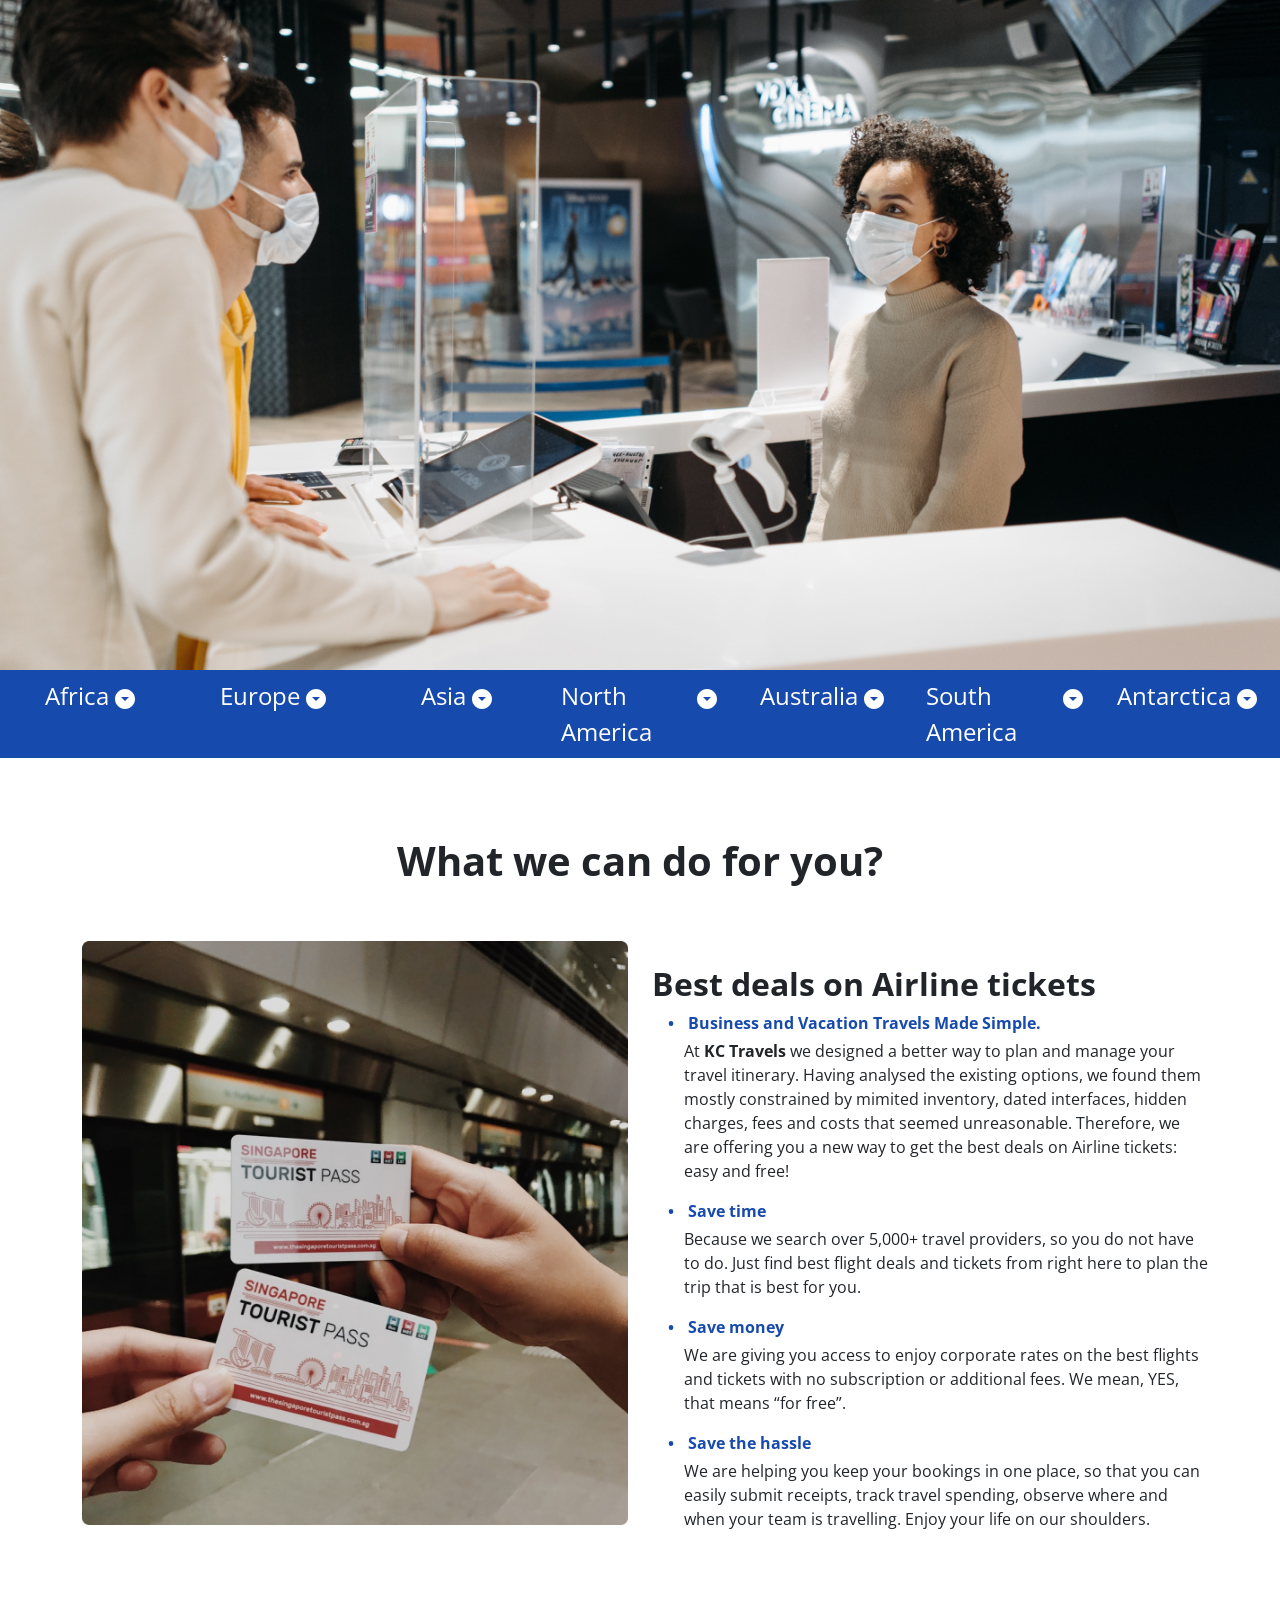
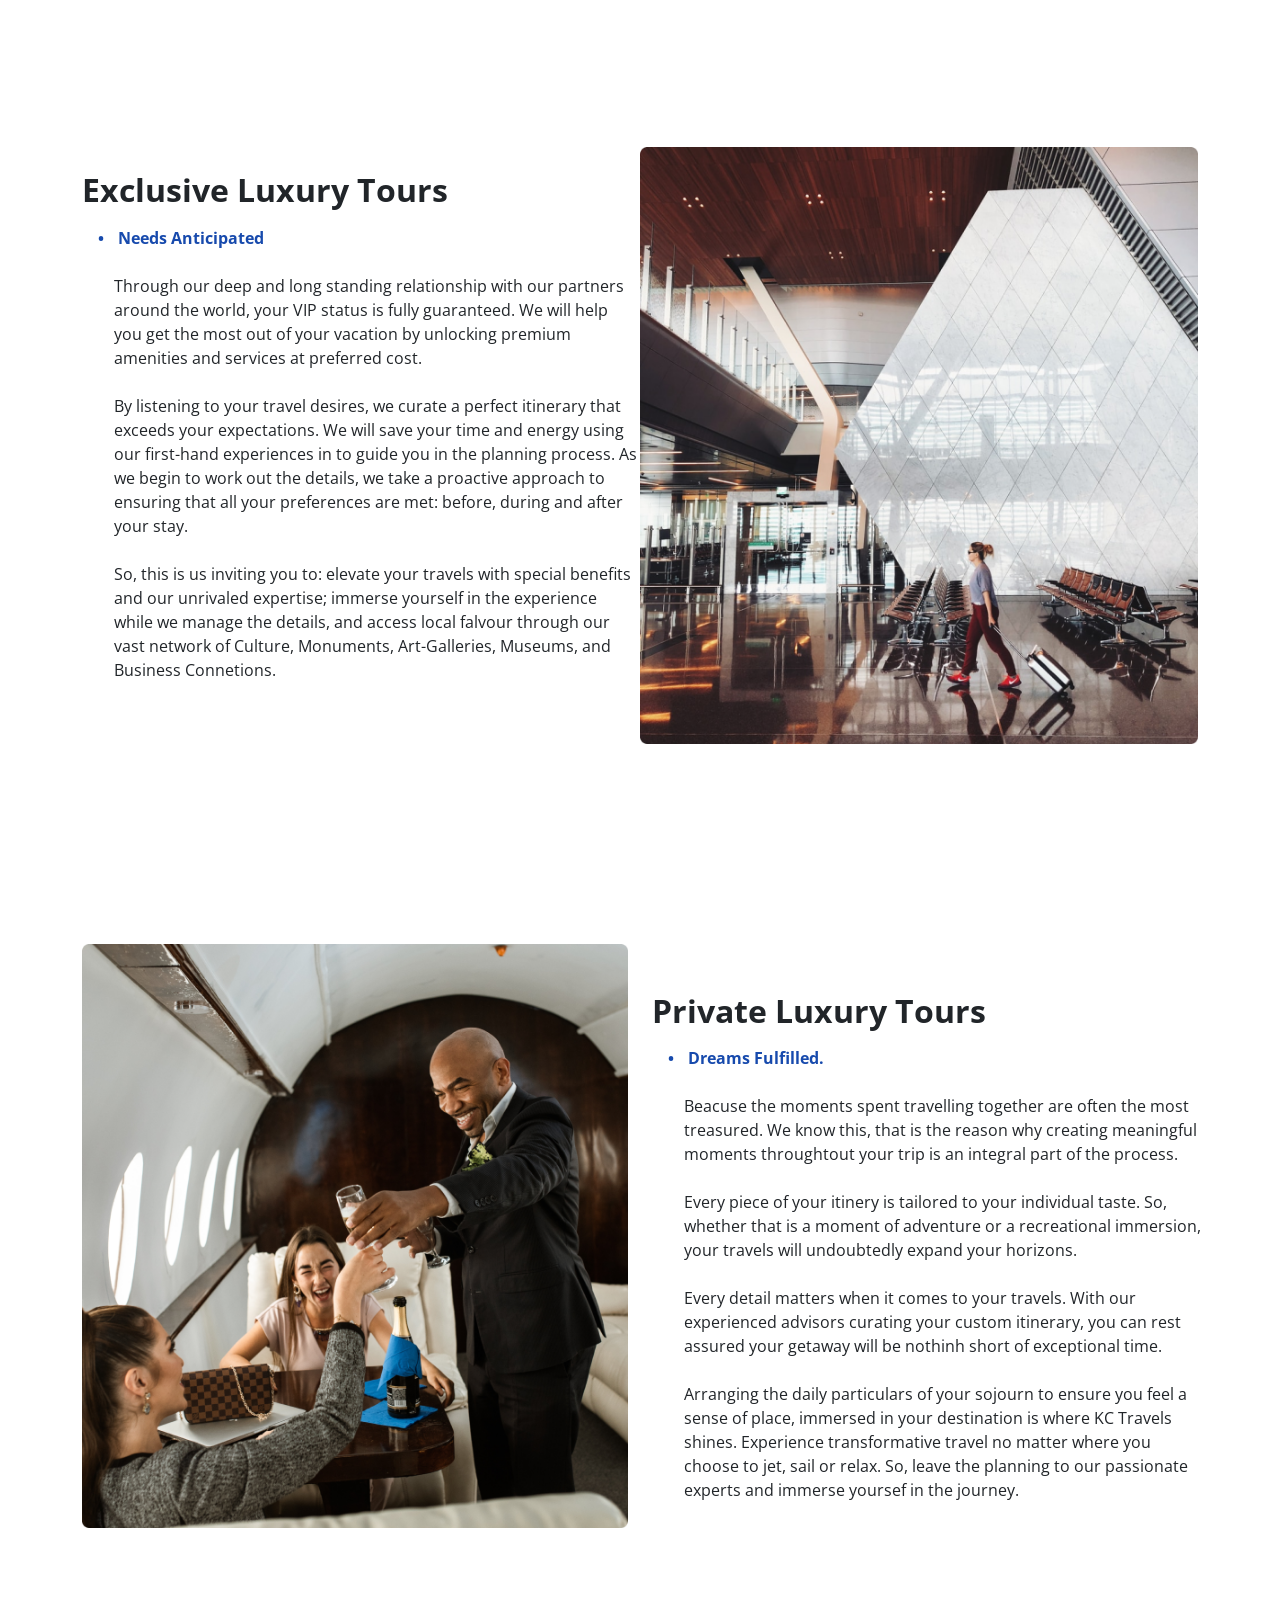
==== index.html @ e3a1e7ac "change" ====
<!DOCTYPE html>
<html lang="en">
<head>
    <meta charset="UTF-8">
    <meta http-equiv="X-UA-Compatible" content="IE=edge">
    <meta name="viewport" content="width=device-width, initial-scale=1.0">
    <link rel="stylesheet" href="./css/bootstrap.min.css">
    <link rel="stylesheet" href="./css/service.css">
    <title>Services</title>
</head>
<body>
    
    <section id="service-img">
        <div>
            <img src="./img/service-main.png" alt="servive-image" class="service-main w-100">
        </div>
        <div class="row conti m-0">
            <p class="conti-flex d-flex justify-content-center my-lg-2">Africa <span>
                <svg class="ms-1" width="24" height="24" viewBox="0 0 24 24" fill="none" xmlns="http://www.w3.org/2000/svg">
                    <path d="M12 2C6.48 2 2 6.48 2 12C2 17.52 6.48 22 12 22C17.52 22 22 17.52 22 12C22 6.48 17.52 2 12 2ZM12 14L8 10H16L12 14Z" fill="white"/>
                </svg>                    
            </span>
            </p>
            <p class="conti-flex d-flex justify-content-center my-lg-2">Europe <span>
                <svg class="ms-1" width="24" height="24" viewBox="0 0 24 24" fill="none" xmlns="http://www.w3.org/2000/svg">
                    <path d="M12 2C6.48 2 2 6.48 2 12C2 17.52 6.48 22 12 22C17.52 22 22 17.52 22 12C22 6.48 17.52 2 12 2ZM12 14L8 10H16L12 14Z" fill="white"/>
                </svg>                    
            </span>
            </p>
            <p class="conti-flex d-flex justify-content-center my-lg-2">Asia <span>
                <svg class="ms-1" width="24" height="24" viewBox="0 0 24 24" fill="none" xmlns="http://www.w3.org/2000/svg">
                    <path d="M12 2C6.48 2 2 6.48 2 12C2 17.52 6.48 22 12 22C17.52 22 22 17.52 22 12C22 6.48 17.52 2 12 2ZM12 14L8 10H16L12 14Z" fill="white"/>
                </svg>                    
            </span>
            </p>
            <p class="conti-flex d-flex justify-content-center my-lg-2">North America <span>
                <svg class="ms-1" width="24" height="24" viewBox="0 0 24 24" fill="none" xmlns="http://www.w3.org/2000/svg">
                    <path d="M12 2C6.48 2 2 6.48 2 12C2 17.52 6.48 22 12 22C17.52 22 22 17.52 22 12C22 6.48 17.52 2 12 2ZM12 14L8 10H16L12 14Z" fill="white"/>
                </svg>                    
            </span>
            </p>
            <p class="conti-flex d-flex justify-content-center my-lg-2">Australia <span>
                <svg class="ms-1" width="24" height="24" viewBox="0 0 24 24" fill="none" xmlns="http://www.w3.org/2000/svg">
                    <path d="M12 2C6.48 2 2 6.48 2 12C2 17.52 6.48 22 12 22C17.52 22 22 17.52 22 12C22 6.48 17.52 2 12 2ZM12 14L8 10H16L12 14Z" fill="white"/>
                </svg>                    
            </span>
            </p>
            <p class="conti-flex d-flex justify-content-center my-lg-2">South America <span>
                <svg class="ms-1" width="24" height="24" viewBox="0 0 24 24" fill="none" xmlns="http://www.w3.org/2000/svg">
                    <path d="M12 2C6.48 2 2 6.48 2 12C2 17.52 6.48 22 12 22C17.52 22 22 17.52 22 12C22 6.48 17.52 2 12 2ZM12 14L8 10H16L12 14Z" fill="white"/>
                </svg>                    
            </span>
            </p>
            <p class="conti-flex d-flex justify-content-center my-lg-2">Antarctica <span>
                <svg class="ms-1" width="24" height="24" viewBox="0 0 24 24" fill="none" xmlns="http://www.w3.org/2000/svg">
                    <path d="M12 2C6.48 2 2 6.48 2 12C2 17.52 6.48 22 12 22C17.52 22 22 17.52 22 12C22 6.48 17.52 2 12 2ZM12 14L8 10H16L12 14Z" fill="white"/>
                </svg>                    
            </span>
            </p>
        </div>
    </section>

    <section id="flex-sec">
        <div class="container">
            <h4 class="text-center">What we can do for you?</h4>
            <div class="sec row d-flex justify-content-between">
                <div class="col-lg-6 img-section">
                    <img src="./img/service-flex-1.png" alt="tourist-cards" class="img-fluid">
                </div>
                <div class="col-lg-6 text-section">
                    <h5 class="mt-lg-4">Best deals on Airline tickets</h5>
                    <ul class="list">
                        <li>
                            <p class="text-blue mb-lg-1"><b>Business and Vacation Travels Made Simple.</b></p>
                            <p>At <b>KC Travels</b> we designed a better way to plan and manage your travel itinerary. Having analysed the existing options, we found them mostly constrained by mimited inventory, dated interfaces, hidden charges, fees and costs that seemed unreasonable.  Therefore, we are offering you a new way to get the best deals on Airline tickets: easy and free!</p>
                        </li>
                        <li>
                            <p class="text-blue mb-lg-1"><b>Save time</b></p>
                            <p>Because we search over 5,000+ travel providers, so you do not have to do. Just find best flight deals and tickets from right here to plan the trip that is best for you.</p>
                        </li>
                        <li>
                            <p class="text-blue mb-lg-1"><b>Save money</b></p>
                            <p>We are giving you access to enjoy corporate rates on the best flights and tickets with no subscription or additional fees. We mean, YES, that means “for free”.</p>
                        </li>
                        <li>
                            <p class="text-blue mb-lg-1"><b>Save the hassle</b></p>
                            <p>We are helping you keep your bookings in one place, so that you can easily submit receipts, track travel spending, observe where and when your team is travelling. Enjoy your life on our shoulders.</p>
                        </li>
                    </ul>
                </div>
            </div>

            <div class="sec flex-row-reverse d-flex justify-content-between">
                <div class="col-lg-6 img-section">
                    <img src="./img/service-flex-2.png" alt="tourist-cards" class="img-fluid">
                </div>
                <div class="col-lg-6 text-section">
                    <h5 class="mt-lg-4 mb-lg-3">Exclusive Luxury Tours</h5>
                    <ul class="list">
                        <li>
                            <p class="text-blue mb-lg-4"><b>Needs Anticipated</b></p>
                            <p class="mb-lg-4">Through our deep and  long standing relationship with our partners around the world, your VIP status is fully guaranteed. We will help you get the most out of your vacation by unlocking premium amenities and services at preferred cost. </p>
                            <p class="mb-lg-4">By listening to your travel desires, we curate a perfect itinerary that  exceeds your expectations. We will save your time and energy using our first-hand experiences in to guide you in the planning process. As we begin to work out the details, we take a proactive approach to ensuring that all your preferences are met: before, during and after your stay.</p>
                            <p class="">So, this is us inviting you to: elevate your travels with special benefits and our unrivaled expertise; immerse yourself in the experience while we manage the details, and access local falvour through our vast network of Culture, Monuments, Art-Galleries, Museums, and Business Connetions.</p>
                        </li>
                    </ul>
                </div>
            </div>

            <div class="sec row d-flex justify-content-between">
                <div class="col-lg-6 img-section">
                    <img src="./img/service-flex-3.png" alt="tourist-cards" class="img-fluid">
                </div>
                <div class="col-lg-6 text-section">
                    <h5 class="mt-lg-5 mb-lg-3">Private Luxury Tours</h5>
                    <ul class="list">
                        <li>
                            <p class="text-blue mb-lg-4"><b>Dreams Fulfilled.</b></p>
                            <p class="mb-lg-4">Beacuse the moments spent travelling together are often the most treasured. We know this, that is the reason why creating meaningful moments throughtout your trip is an integral part of the process. </p>
                            <p class="mb-lg-4">Every piece of your itinery is tailored to your individual taste. So, whether that is a moment of adventure or a recreational immersion, your travels will undoubtedly expand your horizons.</p>
                            <p class="mb-lg-4">Every detail matters when it comes to your travels. With our experienced advisors curating your custom itinerary, you can rest assured your getaway will be nothinh short of exceptional time.</p>
                            <p>Arranging the daily particulars of your sojourn to ensure you feel a sense of place, immersed in your destination is where KC Travels shines. Experience transformative travel no matter where you choose to jet, sail or relax. So, leave the planning to our passionate experts and immerse yoursef in the journey.</p>
                        </li>
                    </ul>
                </div>
            </div>

        </div>
        

    </section>
    


    <script src="./js/bootstrap.min.js"></script>
</body>
</html>
---- css/service.css ----
@import url('https://fonts.googleapis.com/css2?family=Inter:wght@100;200;300;400;500;600;700;800;900&family=Manrope:wght@200;300;400;500;600;700;800&family=Open+Sans:ital,wght@0,300;0,400;0,500;0,600;0,700;0,800;1,300;1,400;1,500;1,600;1,700;1,800&family=Playfair+Display:ital,wght@0,400;0,500;0,600;0,700;0,800;0,900;1,400;1,500;1,600;1,700;1,800;1,900&family=Poppins:ital,wght@0,100;0,200;0,300;0,400;0,500;0,600;0,700;0,800;0,900;1,100;1,200;1,300;1,400;1,500;1,600;1,700;1,800;1,900&family=Raleway:wght@800&family=Roboto:ital,wght@0,100;0,300;0,400;0,500;0,700;0,900;1,100;1,300;1,400;1,500;1,700;1,900&display=swap');
* {
    box-sizing: border-box;
    padding: 0;
    margin: 0;
}

body {
    font-family: 'Open Sans';
}

#service-img img {
    height: 670px;
}
.conti {
    background-color: #174AAD;
    color: white;
    max-width: 100%;
}
.conti .conti-flex {
    flex-basis: 14.2857%;
    font-size: 24px;
}
.container h4 {
    margin-top: 79px;
    margin-bottom: 56px;
    font-size: 40px;
    font-weight: 700;
}
/* .img-section img {
    width: 100% !important;
    height: 650px;
} */
.sec {
    margin-bottom: 200px;
}
#flex-sec h5 {
    font-size: 32px;
    font-weight: 700;
}
.text-blue {
    color: #174AAD;
    display: inline-block;
}
.list {
    width: 556px;
    font-size: 16px;
    list-style: none;
}
.text-section ul li::before {
    content: "\2022";  /* Add content: \2022 is the CSS Code/unicode for a bullet */
    color: #174AAD; /* Change the color */
    font-weight: bold; /* If you want it to be bold */
    display: inline-block; /* Needed to add space between the bullet and the text */
    width: 1em; /* Also needed for space (tweak if needed) */
    margin-left: -1em; /* Also needed for space (tweak if needed) */
  }
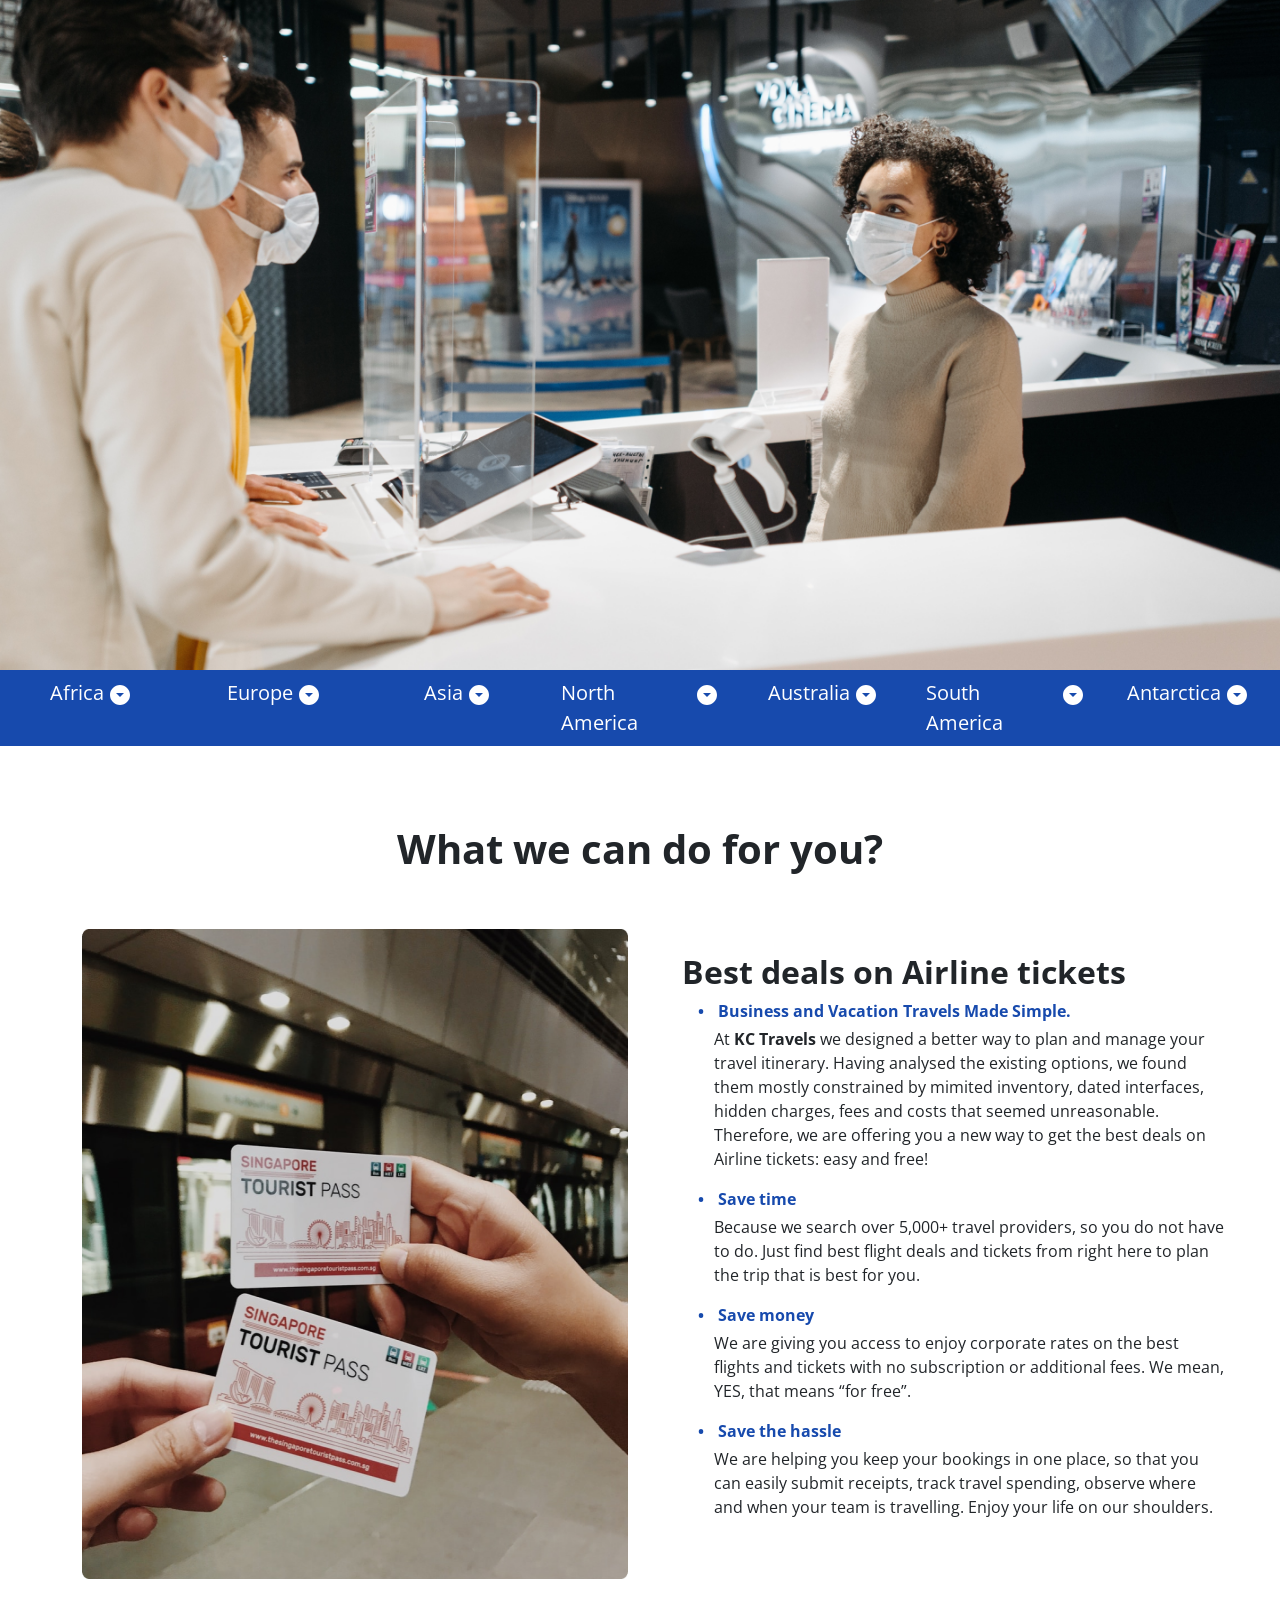
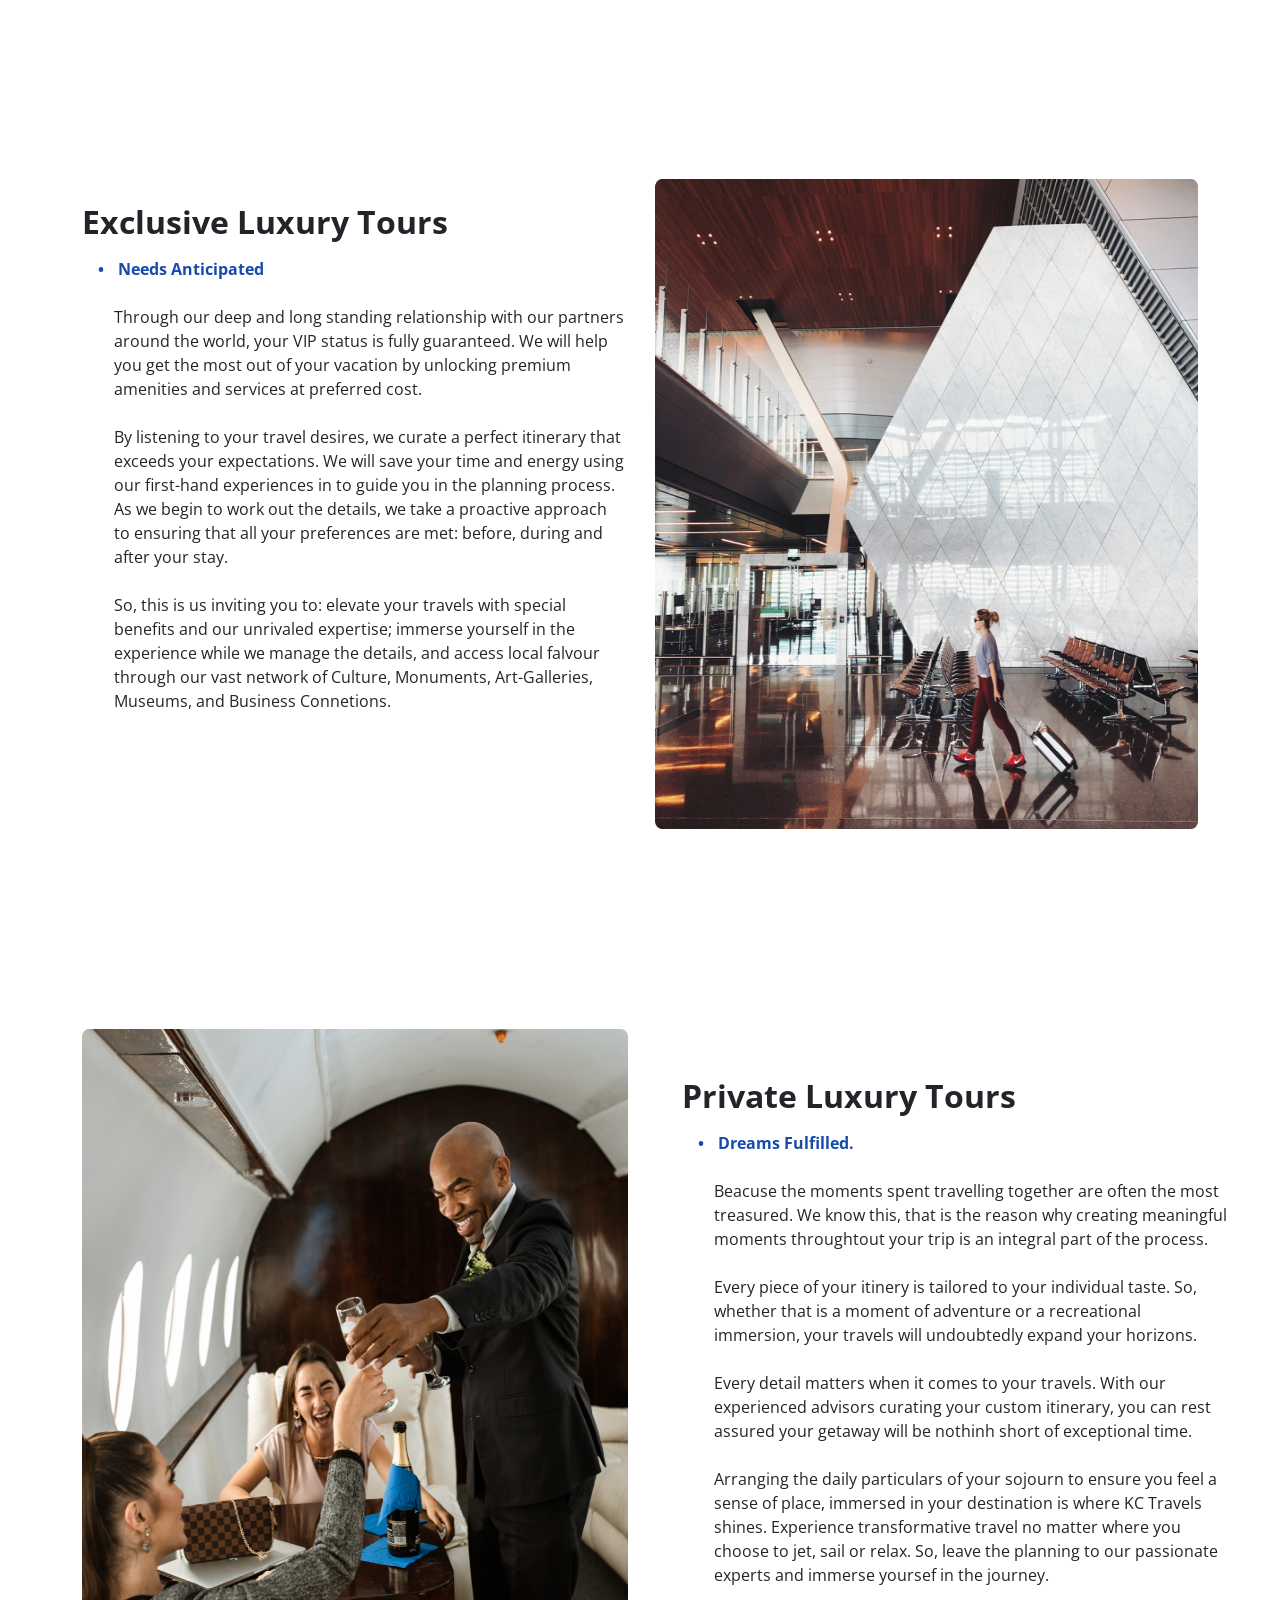
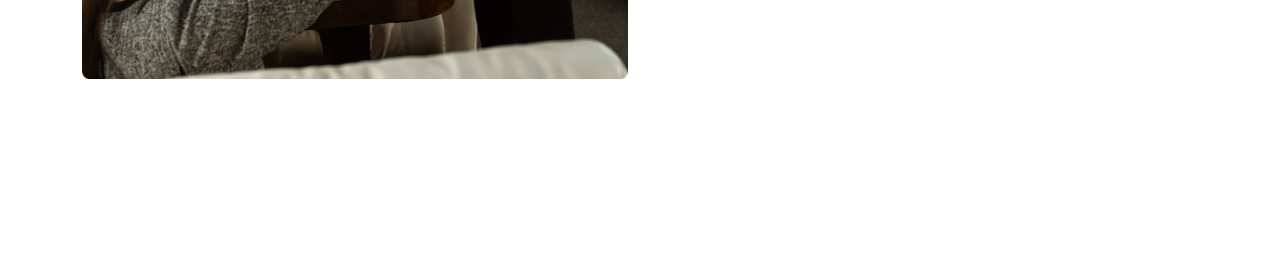
==== commit b92ea0ee: "new" ====
--- a/index.html
+++ b/index.html
@@ -63,11 +63,11 @@
     <section id="flex-sec">
         <div class="container">
             <h4 class="text-center">What we can do for you?</h4>
-            <div class="sec row d-flex justify-content-between">
-                <div class="col-lg-6 img-section">
+            <div class="sec row">
+                <div class="basis img-section">
                     <img src="./img/service-flex-1.png" alt="tourist-cards" class="img-fluid">
                 </div>
-                <div class="col-lg-6 text-section">
+                <div class="basis text-section">
                     <h5 class="mt-lg-4">Best deals on Airline tickets</h5>
                     <ul class="list">
                         <li>
@@ -91,10 +91,10 @@
             </div>
 
             <div class="sec flex-row-reverse d-flex justify-content-between">
-                <div class="col-lg-6 img-section">
+                <div class="basis img-section">
                     <img src="./img/service-flex-2.png" alt="tourist-cards" class="img-fluid">
                 </div>
-                <div class="col-lg-6 text-section">
+                <div class="basis text-section">
                     <h5 class="mt-lg-4 mb-lg-3">Exclusive Luxury Tours</h5>
                     <ul class="list">
                         <li>
@@ -108,10 +108,10 @@
             </div>
 
             <div class="sec row d-flex justify-content-between">
-                <div class="col-lg-6 img-section">
+                <div class="basis img-section">
                     <img src="./img/service-flex-3.png" alt="tourist-cards" class="img-fluid">
                 </div>
-                <div class="col-lg-6 text-section">
+                <div class="basis text-section">
                     <h5 class="mt-lg-5 mb-lg-3">Private Luxury Tours</h5>
                     <ul class="list">
                         <li>
--- a/css/service.css
+++ b/css/service.css
@@ -19,7 +19,7 @@
 }
 .conti .conti-flex {
     flex-basis: 14.2857%;
-    font-size: 24px;
+    font-size: 20px;
 }
 .container h4 {
     margin-top: 79px;
@@ -27,12 +27,19 @@
     font-size: 40px;
     font-weight: 700;
 }
-/* .img-section img {
+.img-section img {
     width: 100% !important;
     height: 650px;
-} */
+}
 .sec {
     margin-bottom: 200px;
+    display: flex;
+    justify-content: space-between;
+    grid-gap: 30px;
+    flex-wrap: nowrap !important;
+}
+.basis{
+    flex-basis: 50%;
 }
 #flex-sec h5 {
     font-size: 32px;
@@ -43,10 +50,10 @@
     display: inline-block;
 }
 .list {
-    width: 556px;
     font-size: 16px;
     list-style: none;
 }
+
 .text-section ul li::before {
     content: "\2022";  /* Add content: \2022 is the CSS Code/unicode for a bullet */
     color: #174AAD; /* Change the color */
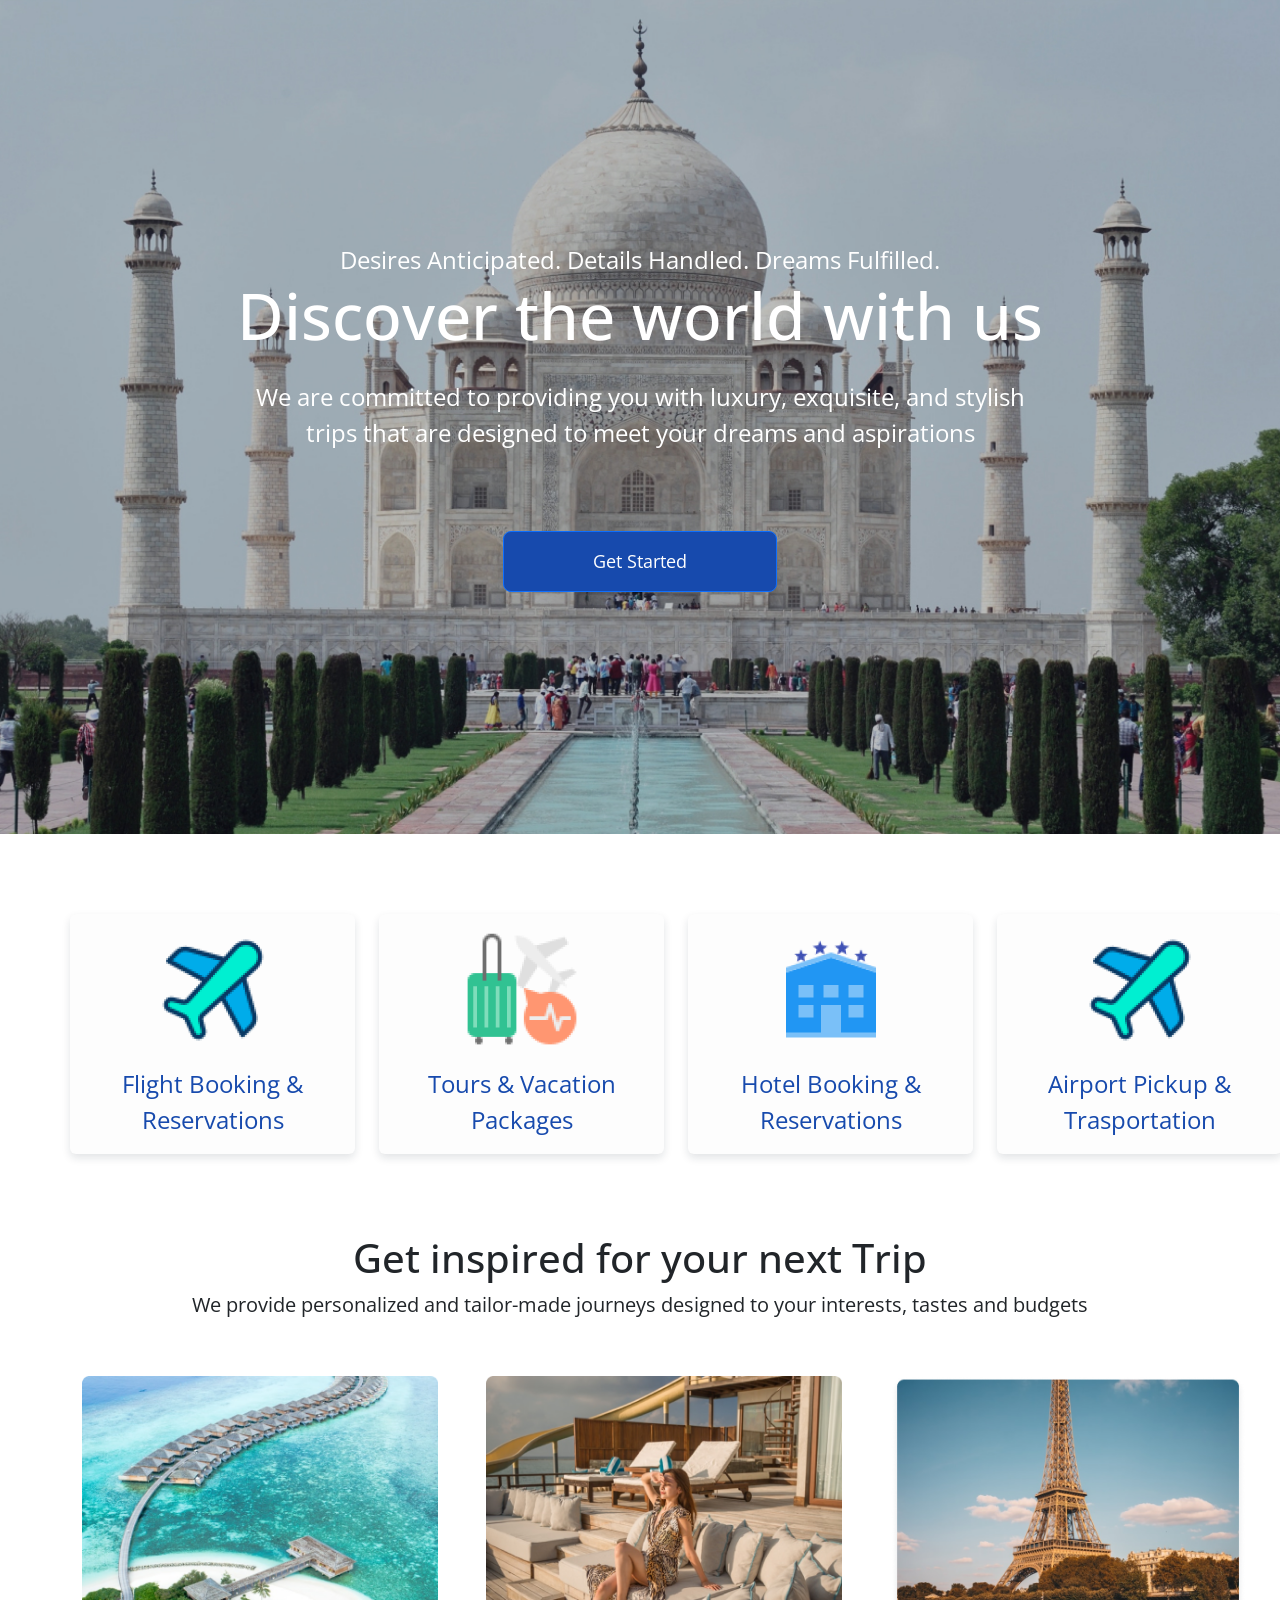
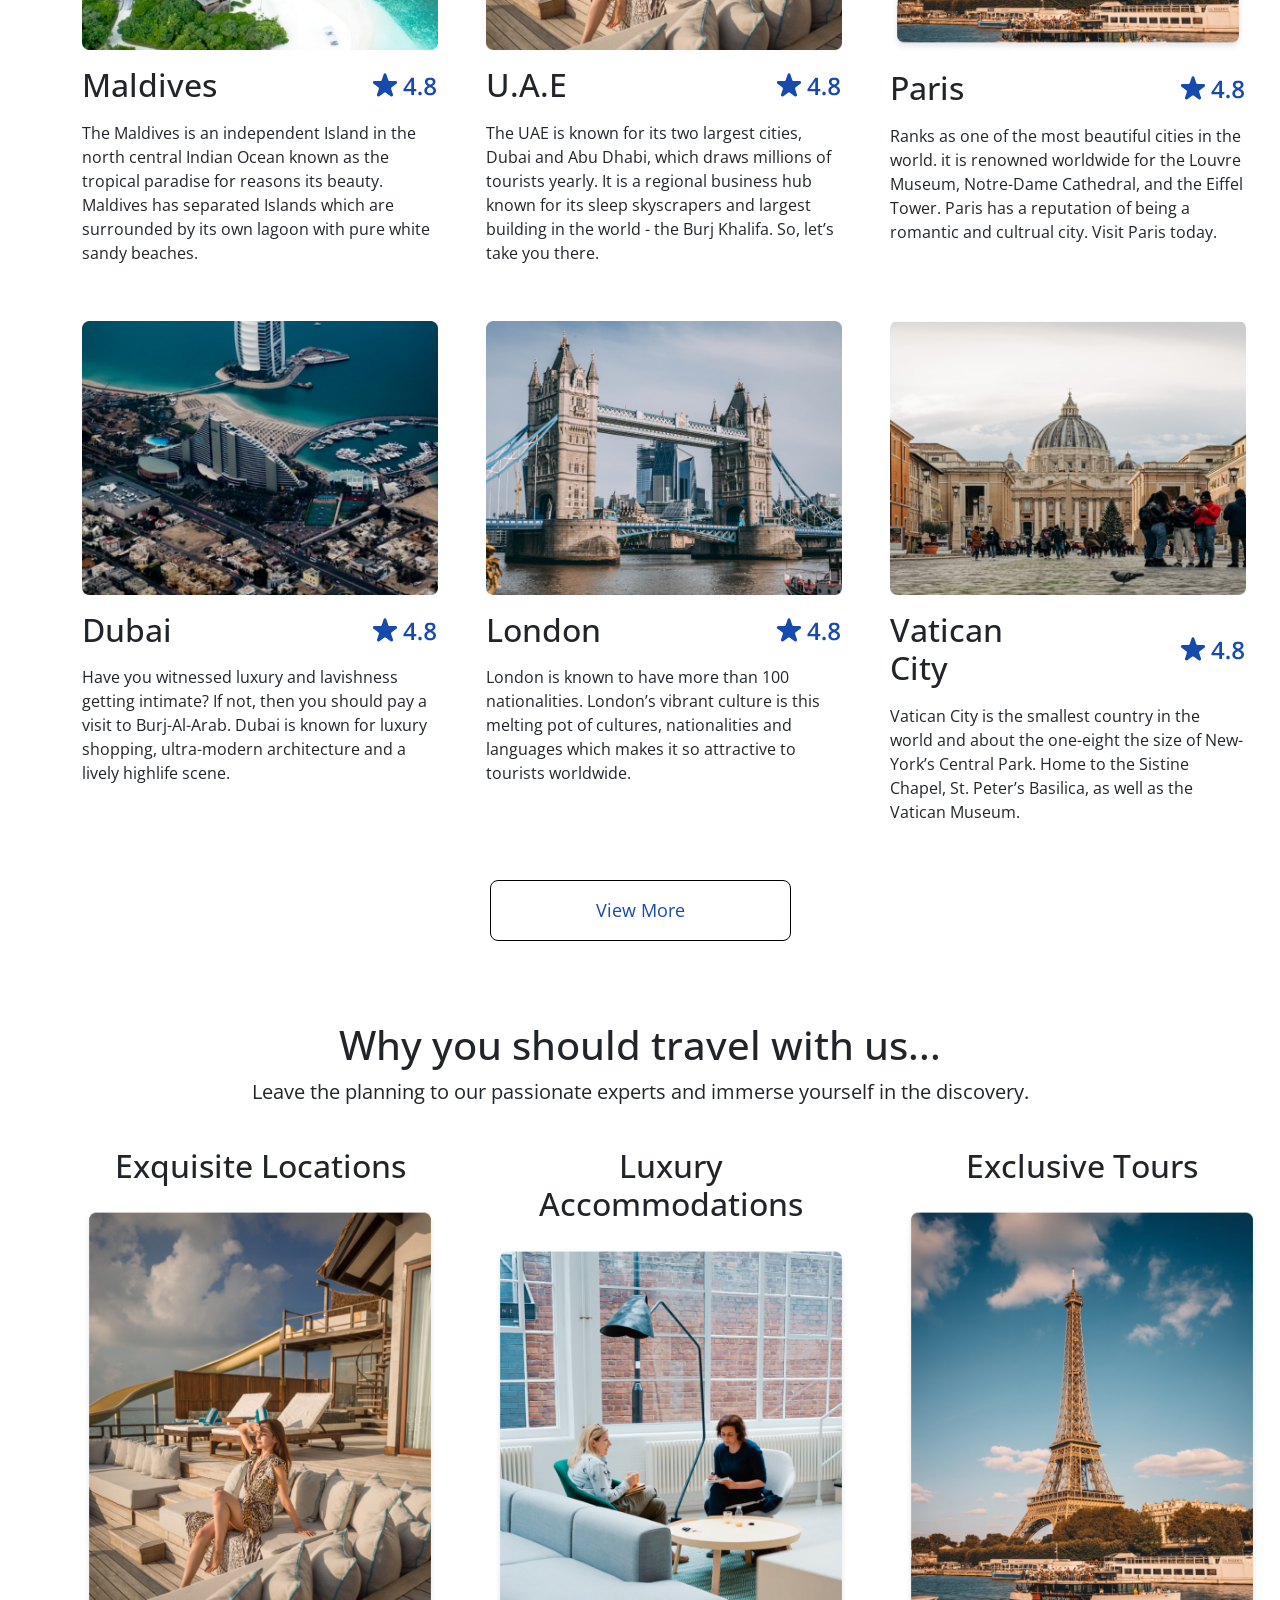
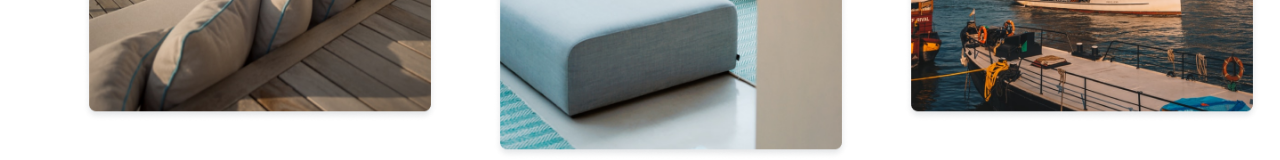
==== commit 7293ab9c: "top-landing page" ====
--- a/index.html
+++ b/index.html
@@ -5,133 +5,238 @@
     <meta http-equiv="X-UA-Compatible" content="IE=edge">
     <meta name="viewport" content="width=device-width, initial-scale=1.0">
     <link rel="stylesheet" href="./css/bootstrap.min.css">
-    <link rel="stylesheet" href="./css/service.css">
-    <title>Services</title>
+    <link rel="stylesheet" href="./css/style.css">
+    <title>KodeCamp Travels</title>
 </head>
 <body>
+
+    <div class="bg-section">
+        <div class="container">
+            <div class="text-center mx-auto img-text">
+                <p class="p1">Desires Anticipated. Details Handled. Dreams Fulfilled.</p>
+                <h1>Discover the world with us</h1>
+                <p class="p2">
+                    We are committed to providing you with luxury, exquisite, and stylish trips that are designed to meet your dreams and aspirations
+                </p>
+                <a class="btn btn-primary" href="#" role="button">Get Started</a>
+            </div>
+        </div>
+    </div>
+    <div class="first-flex">
+        <div class="container">
+            <div class="row f1  d-flex justify-content-between">
+                <div class="card col-lg-3 card-color">
+                    <div class="card-body d-flex flex-column justify-content-center align-items-center">
+                        <div class="mb-lg-3">
+                            <img src="./img/flight-index.png" alt="flight" class="img-fluid">
+                        </div>
+                        <p class="flex-one-p text-center">
+                            Flight Booking & Reservations
+                        </p>
+                    </div>
+                </div>
+                <div class="card col-lg-3 card-color">
+                    <div class="card-body d-flex flex-column justify-content-center align-items-center">
+                        <div class="mb-lg-3">
+                            <img src="./img/tourism-index.png" alt="flight" class="img-fluid">
+                        </div>
+                        <p class="flex-one-p text-center">
+                            Tours & Vacation <span><br></span> Packages
+                        </p>
+                    </div>       
+                </div>
+                <div class="card col-lg-3 card-color">
+                    <div class="card-body d-flex flex-column justify-content-center align-items-center">
+                        <div class="mb-lg-3">
+                            <img src="./img/hotel-index.png" alt="flight" class="img-fluid">
+                        </div>
+                        <p class="flex-one-p text-center">
+                            Hotel Booking & <span><br></span> Reservations
+                        </p>
+                    </div>       
+                </div>
+                <div class="card col-lg-3 card-color">
+                    <div class="card-body d-flex flex-column justify-content-center align-items-center">
+                        <div class="mb-lg-3">
+                            <img src="./img/flight-index.png" alt="flight" class="img-fluid">
+                        </div>
+                        <p class="flex-one-p text-center">
+                            Airport Pickup & <span><br></span> Trasportation
+                        </p>
+                    </div>       
+                </div>
+            </div>
+        </div>
+    </div>
+
+    <div class="second-flex">
+        <div class="container">
+            <h4 class="text-center">
+                Get inspired for your next Trip
+            </h4>
+            <p class="text-center">
+                We provide personalized and tailor-made journeys designed to your interests, tastes and budgets
+            </p>
+            <div class="row sec">
+                <div class="col-lg-4">
+                    <div class="sec-flex-img">
+                        <img src="./img/Maldives-index.png" alt="" class="img-class">
+                    </div>
+                    <div class="row d-flex sec-flex">
+                        <h5 class="second-h col-lg-6">
+                            Maldives
+                        </h5>
+                        <p class="rate col-lg-6 text-end">
+                            <svg width="69" height="32" viewBox="0 0 69 32" fill="none" xmlns="http://www.w3.org/2000/svg">
+                                <path d="M14.5734 4.39057C15.0224 3.00861 16.9776 3.00861 17.4266 4.39058L19.2555 10.0193C19.4563 10.6373 20.0322 11.0557 20.682 11.0557H26.6004C28.0535 11.0557 28.6576 12.9152 27.4821 13.7693L22.694 17.248C22.1683 17.6299 21.9483 18.307 22.1491 18.925L23.978 24.5537C24.427 25.9357 22.8453 27.0848 21.6697 26.2307L16.8817 22.752C16.3559 22.3701 15.6441 22.3701 15.1183 22.752L10.3303 26.2307C9.15471 27.0849 7.57299 25.9357 8.02202 24.5537L9.85089 18.925C10.0517 18.307 9.83171 17.6299 9.30598 17.248L4.51794 13.7693C3.34237 12.9151 3.94654 11.0557 5.39962 11.0557H11.318C11.9678 11.0557 12.5437 10.6373 12.7445 10.0193L14.5734 4.39057Z" fill="#174AAD"/>
+                                <path d="M47.3008 21.2383H44.9805V25H42.2617V21.2383H34.4688V19.1523L42.2969 7.82031H44.9805V18.9531H47.3008V21.2383ZM42.2617 18.9531V14.6992C42.2617 14.3477 42.2656 13.9922 42.2734 13.6328C42.2891 13.2656 42.3047 12.9141 42.3203 12.5781C42.3359 12.2422 42.3516 11.9336 42.3672 11.6523C42.3828 11.3633 42.3945 11.125 42.4023 10.9375H42.3086C42.1602 11.25 41.9961 11.5703 41.8164 11.8984C41.6367 12.2188 41.4453 12.5312 41.2422 12.8359L37.0234 18.9531H42.2617ZM49.3047 23.5469C49.3047 22.9062 49.4688 22.457 49.7969 22.1992C50.1328 21.9336 50.5391 21.8008 51.0156 21.8008C51.4922 21.8008 51.8984 21.9336 52.2344 22.1992C52.5781 22.457 52.75 22.9062 52.75 23.5469C52.75 24.1719 52.5781 24.625 52.2344 24.9062C51.8984 25.1797 51.4922 25.3164 51.0156 25.3164C50.5391 25.3164 50.1328 25.1797 49.7969 24.9062C49.4688 24.625 49.3047 24.1719 49.3047 23.5469ZM61.1758 7.63281C62.168 7.63281 63.0625 7.78906 63.8594 8.10156C64.6562 8.40625 65.2891 8.86328 65.7578 9.47266C66.2266 10.082 66.4609 10.8359 66.4609 11.7344C66.4609 12.4297 66.3164 13.0352 66.0273 13.5508C65.7461 14.0664 65.3633 14.5195 64.8789 14.9102C64.3945 15.293 63.8516 15.6328 63.25 15.9297C63.9219 16.2578 64.5391 16.6367 65.1016 17.0664C65.6719 17.4883 66.1289 17.9844 66.4727 18.5547C66.8242 19.125 67 19.793 67 20.5586C67 21.5195 66.7539 22.3516 66.2617 23.0547C65.7773 23.75 65.1016 24.2891 64.2344 24.6719C63.3672 25.0469 62.3555 25.2344 61.1992 25.2344C59.957 25.2344 58.8984 25.0508 58.0234 24.6836C57.1484 24.3164 56.4844 23.793 56.0312 23.1133C55.5781 22.4258 55.3516 21.6055 55.3516 20.6523C55.3516 19.8633 55.5078 19.1797 55.8203 18.6016C56.1328 18.0234 56.5508 17.5234 57.0742 17.1016C57.6055 16.6797 58.1875 16.3242 58.8203 16.0352C58.2812 15.7148 57.7891 15.3555 57.3438 14.957C56.8984 14.5508 56.543 14.0859 56.2773 13.5625C56.0195 13.0312 55.8906 12.418 55.8906 11.7227C55.8906 10.832 56.1289 10.0859 56.6055 9.48438C57.082 8.875 57.7188 8.41406 58.5156 8.10156C59.3203 7.78906 60.207 7.63281 61.1758 7.63281ZM57.9766 20.5469C57.9766 21.2969 58.2422 21.9141 58.7734 22.3984C59.3047 22.8828 60.0977 23.125 61.1523 23.125C62.1992 23.125 62.9961 22.8867 63.543 22.4102C64.0898 21.9336 64.3633 21.3047 64.3633 20.5234C64.3633 20.0234 64.2227 19.582 63.9414 19.1992C63.668 18.8164 63.2969 18.4766 62.8281 18.1797C62.3672 17.875 61.8555 17.5938 61.293 17.3359L60.918 17.1836C60.3086 17.4414 59.7852 17.7344 59.3477 18.0625C58.9102 18.3828 58.5703 18.7461 58.3281 19.1523C58.0938 19.5586 57.9766 20.0234 57.9766 20.5469ZM61.1523 9.75391C60.3945 9.75391 59.7695 9.94141 59.2773 10.3164C58.793 10.6836 58.5508 11.2148 58.5508 11.9102C58.5508 12.4023 58.668 12.8242 58.9023 13.1758C59.1445 13.5273 59.4688 13.832 59.875 14.0898C60.2812 14.3398 60.7305 14.5742 61.2227 14.793C61.6992 14.582 62.1289 14.3516 62.5117 14.1016C62.9023 13.8438 63.2109 13.5391 63.4375 13.1875C63.6719 12.8281 63.7891 12.3984 63.7891 11.8984C63.7891 11.2109 63.543 10.6836 63.0508 10.3164C62.5664 9.94141 61.9336 9.75391 61.1523 9.75391Z" fill="#174AAD"/>
+                            </svg>     
+                        </p>
+                    </div>
+                    <p class="sec-flex-p">
+                        The Maldives is an independent Island in the north central Indian Ocean known as the tropical paradise for reasons its beauty. Maldives has separated Islands which are surrounded by its own lagoon with pure white sandy beaches.
+                    </p>            
+                </div>
+                <div class="col-lg-4">
+                    <div class="sec-flex-img">
+                        <img src="./img/uae-index.png" alt="" class="img-class">
+                    </div>
+                    <div class="row d-flex sec-flex">
+                        <h5 class="second-h col-lg-6">
+                            U.A.E
+                        </h5>
+                        <p class="rate col-lg-6 text-end">
+                            <svg width="69" height="32" viewBox="0 0 69 32" fill="none" xmlns="http://www.w3.org/2000/svg">
+                                <path d="M14.5734 4.39057C15.0224 3.00861 16.9776 3.00861 17.4266 4.39058L19.2555 10.0193C19.4563 10.6373 20.0322 11.0557 20.682 11.0557H26.6004C28.0535 11.0557 28.6576 12.9152 27.4821 13.7693L22.694 17.248C22.1683 17.6299 21.9483 18.307 22.1491 18.925L23.978 24.5537C24.427 25.9357 22.8453 27.0848 21.6697 26.2307L16.8817 22.752C16.3559 22.3701 15.6441 22.3701 15.1183 22.752L10.3303 26.2307C9.15471 27.0849 7.57299 25.9357 8.02202 24.5537L9.85089 18.925C10.0517 18.307 9.83171 17.6299 9.30598 17.248L4.51794 13.7693C3.34237 12.9151 3.94654 11.0557 5.39962 11.0557H11.318C11.9678 11.0557 12.5437 10.6373 12.7445 10.0193L14.5734 4.39057Z" fill="#174AAD"/>
+                                <path d="M47.3008 21.2383H44.9805V25H42.2617V21.2383H34.4688V19.1523L42.2969 7.82031H44.9805V18.9531H47.3008V21.2383ZM42.2617 18.9531V14.6992C42.2617 14.3477 42.2656 13.9922 42.2734 13.6328C42.2891 13.2656 42.3047 12.9141 42.3203 12.5781C42.3359 12.2422 42.3516 11.9336 42.3672 11.6523C42.3828 11.3633 42.3945 11.125 42.4023 10.9375H42.3086C42.1602 11.25 41.9961 11.5703 41.8164 11.8984C41.6367 12.2188 41.4453 12.5312 41.2422 12.8359L37.0234 18.9531H42.2617ZM49.3047 23.5469C49.3047 22.9062 49.4688 22.457 49.7969 22.1992C50.1328 21.9336 50.5391 21.8008 51.0156 21.8008C51.4922 21.8008 51.8984 21.9336 52.2344 22.1992C52.5781 22.457 52.75 22.9062 52.75 23.5469C52.75 24.1719 52.5781 24.625 52.2344 24.9062C51.8984 25.1797 51.4922 25.3164 51.0156 25.3164C50.5391 25.3164 50.1328 25.1797 49.7969 24.9062C49.4688 24.625 49.3047 24.1719 49.3047 23.5469ZM61.1758 7.63281C62.168 7.63281 63.0625 7.78906 63.8594 8.10156C64.6562 8.40625 65.2891 8.86328 65.7578 9.47266C66.2266 10.082 66.4609 10.8359 66.4609 11.7344C66.4609 12.4297 66.3164 13.0352 66.0273 13.5508C65.7461 14.0664 65.3633 14.5195 64.8789 14.9102C64.3945 15.293 63.8516 15.6328 63.25 15.9297C63.9219 16.2578 64.5391 16.6367 65.1016 17.0664C65.6719 17.4883 66.1289 17.9844 66.4727 18.5547C66.8242 19.125 67 19.793 67 20.5586C67 21.5195 66.7539 22.3516 66.2617 23.0547C65.7773 23.75 65.1016 24.2891 64.2344 24.6719C63.3672 25.0469 62.3555 25.2344 61.1992 25.2344C59.957 25.2344 58.8984 25.0508 58.0234 24.6836C57.1484 24.3164 56.4844 23.793 56.0312 23.1133C55.5781 22.4258 55.3516 21.6055 55.3516 20.6523C55.3516 19.8633 55.5078 19.1797 55.8203 18.6016C56.1328 18.0234 56.5508 17.5234 57.0742 17.1016C57.6055 16.6797 58.1875 16.3242 58.8203 16.0352C58.2812 15.7148 57.7891 15.3555 57.3438 14.957C56.8984 14.5508 56.543 14.0859 56.2773 13.5625C56.0195 13.0312 55.8906 12.418 55.8906 11.7227C55.8906 10.832 56.1289 10.0859 56.6055 9.48438C57.082 8.875 57.7188 8.41406 58.5156 8.10156C59.3203 7.78906 60.207 7.63281 61.1758 7.63281ZM57.9766 20.5469C57.9766 21.2969 58.2422 21.9141 58.7734 22.3984C59.3047 22.8828 60.0977 23.125 61.1523 23.125C62.1992 23.125 62.9961 22.8867 63.543 22.4102C64.0898 21.9336 64.3633 21.3047 64.3633 20.5234C64.3633 20.0234 64.2227 19.582 63.9414 19.1992C63.668 18.8164 63.2969 18.4766 62.8281 18.1797C62.3672 17.875 61.8555 17.5938 61.293 17.3359L60.918 17.1836C60.3086 17.4414 59.7852 17.7344 59.3477 18.0625C58.9102 18.3828 58.5703 18.7461 58.3281 19.1523C58.0938 19.5586 57.9766 20.0234 57.9766 20.5469ZM61.1523 9.75391C60.3945 9.75391 59.7695 9.94141 59.2773 10.3164C58.793 10.6836 58.5508 11.2148 58.5508 11.9102C58.5508 12.4023 58.668 12.8242 58.9023 13.1758C59.1445 13.5273 59.4688 13.832 59.875 14.0898C60.2812 14.3398 60.7305 14.5742 61.2227 14.793C61.6992 14.582 62.1289 14.3516 62.5117 14.1016C62.9023 13.8438 63.2109 13.5391 63.4375 13.1875C63.6719 12.8281 63.7891 12.3984 63.7891 11.8984C63.7891 11.2109 63.543 10.6836 63.0508 10.3164C62.5664 9.94141 61.9336 9.75391 61.1523 9.75391Z" fill="#174AAD"/>
+                            </svg>     
+                        </p>
+                    </div>
+                    <p class="sec-flex-p">
+                        The UAE is known for its two largest cities, Dubai and Abu Dhabi, which draws millions of tourists yearly. It is a regional business hub known for its sleep skyscrapers and  largest building in the world - the Burj Khalifa. So, let’s take you there.
+                    </p>            
+                </div>
+                <div class="col-lg-4">
+                    <div class="sec-flex-img">
+                        <img src="./img/paris-index.png" alt="" class="img-class">
+                    </div>
+                    <div class="row d-flex sec-flex">
+                        <h5 class="second-h col-lg-6">
+                            Paris
+                        </h5>
+                        <p class="rate col-lg-6 text-end">
+                            <svg width="69" height="32" viewBox="0 0 69 32" fill="none" xmlns="http://www.w3.org/2000/svg">
+                                <path d="M14.5734 4.39057C15.0224 3.00861 16.9776 3.00861 17.4266 4.39058L19.2555 10.0193C19.4563 10.6373 20.0322 11.0557 20.682 11.0557H26.6004C28.0535 11.0557 28.6576 12.9152 27.4821 13.7693L22.694 17.248C22.1683 17.6299 21.9483 18.307 22.1491 18.925L23.978 24.5537C24.427 25.9357 22.8453 27.0848 21.6697 26.2307L16.8817 22.752C16.3559 22.3701 15.6441 22.3701 15.1183 22.752L10.3303 26.2307C9.15471 27.0849 7.57299 25.9357 8.02202 24.5537L9.85089 18.925C10.0517 18.307 9.83171 17.6299 9.30598 17.248L4.51794 13.7693C3.34237 12.9151 3.94654 11.0557 5.39962 11.0557H11.318C11.9678 11.0557 12.5437 10.6373 12.7445 10.0193L14.5734 4.39057Z" fill="#174AAD"/>
+                                <path d="M47.3008 21.2383H44.9805V25H42.2617V21.2383H34.4688V19.1523L42.2969 7.82031H44.9805V18.9531H47.3008V21.2383ZM42.2617 18.9531V14.6992C42.2617 14.3477 42.2656 13.9922 42.2734 13.6328C42.2891 13.2656 42.3047 12.9141 42.3203 12.5781C42.3359 12.2422 42.3516 11.9336 42.3672 11.6523C42.3828 11.3633 42.3945 11.125 42.4023 10.9375H42.3086C42.1602 11.25 41.9961 11.5703 41.8164 11.8984C41.6367 12.2188 41.4453 12.5312 41.2422 12.8359L37.0234 18.9531H42.2617ZM49.3047 23.5469C49.3047 22.9062 49.4688 22.457 49.7969 22.1992C50.1328 21.9336 50.5391 21.8008 51.0156 21.8008C51.4922 21.8008 51.8984 21.9336 52.2344 22.1992C52.5781 22.457 52.75 22.9062 52.75 23.5469C52.75 24.1719 52.5781 24.625 52.2344 24.9062C51.8984 25.1797 51.4922 25.3164 51.0156 25.3164C50.5391 25.3164 50.1328 25.1797 49.7969 24.9062C49.4688 24.625 49.3047 24.1719 49.3047 23.5469ZM61.1758 7.63281C62.168 7.63281 63.0625 7.78906 63.8594 8.10156C64.6562 8.40625 65.2891 8.86328 65.7578 9.47266C66.2266 10.082 66.4609 10.8359 66.4609 11.7344C66.4609 12.4297 66.3164 13.0352 66.0273 13.5508C65.7461 14.0664 65.3633 14.5195 64.8789 14.9102C64.3945 15.293 63.8516 15.6328 63.25 15.9297C63.9219 16.2578 64.5391 16.6367 65.1016 17.0664C65.6719 17.4883 66.1289 17.9844 66.4727 18.5547C66.8242 19.125 67 19.793 67 20.5586C67 21.5195 66.7539 22.3516 66.2617 23.0547C65.7773 23.75 65.1016 24.2891 64.2344 24.6719C63.3672 25.0469 62.3555 25.2344 61.1992 25.2344C59.957 25.2344 58.8984 25.0508 58.0234 24.6836C57.1484 24.3164 56.4844 23.793 56.0312 23.1133C55.5781 22.4258 55.3516 21.6055 55.3516 20.6523C55.3516 19.8633 55.5078 19.1797 55.8203 18.6016C56.1328 18.0234 56.5508 17.5234 57.0742 17.1016C57.6055 16.6797 58.1875 16.3242 58.8203 16.0352C58.2812 15.7148 57.7891 15.3555 57.3438 14.957C56.8984 14.5508 56.543 14.0859 56.2773 13.5625C56.0195 13.0312 55.8906 12.418 55.8906 11.7227C55.8906 10.832 56.1289 10.0859 56.6055 9.48438C57.082 8.875 57.7188 8.41406 58.5156 8.10156C59.3203 7.78906 60.207 7.63281 61.1758 7.63281ZM57.9766 20.5469C57.9766 21.2969 58.2422 21.9141 58.7734 22.3984C59.3047 22.8828 60.0977 23.125 61.1523 23.125C62.1992 23.125 62.9961 22.8867 63.543 22.4102C64.0898 21.9336 64.3633 21.3047 64.3633 20.5234C64.3633 20.0234 64.2227 19.582 63.9414 19.1992C63.668 18.8164 63.2969 18.4766 62.8281 18.1797C62.3672 17.875 61.8555 17.5938 61.293 17.3359L60.918 17.1836C60.3086 17.4414 59.7852 17.7344 59.3477 18.0625C58.9102 18.3828 58.5703 18.7461 58.3281 19.1523C58.0938 19.5586 57.9766 20.0234 57.9766 20.5469ZM61.1523 9.75391C60.3945 9.75391 59.7695 9.94141 59.2773 10.3164C58.793 10.6836 58.5508 11.2148 58.5508 11.9102C58.5508 12.4023 58.668 12.8242 58.9023 13.1758C59.1445 13.5273 59.4688 13.832 59.875 14.0898C60.2812 14.3398 60.7305 14.5742 61.2227 14.793C61.6992 14.582 62.1289 14.3516 62.5117 14.1016C62.9023 13.8438 63.2109 13.5391 63.4375 13.1875C63.6719 12.8281 63.7891 12.3984 63.7891 11.8984C63.7891 11.2109 63.543 10.6836 63.0508 10.3164C62.5664 9.94141 61.9336 9.75391 61.1523 9.75391Z" fill="#174AAD"/>
+                            </svg>     
+                        </p>
+                    </div>
+                    <p class="sec-flex-p">
+                        Ranks as one of the most beautiful cities in the world. it is renowned worldwide for the Louvre Museum, Notre-Dame Cathedral, and the Eiffel Tower. Paris has a reputation of being a romantic and cultrual city. Visit Paris today.
+                    </p>            
+                </div>
+            </div>
+            <div class="row sec">
+                <div class="col-lg-4">
+                    <div class="sec-flex-img">
+                        <img src="./img/dubai-index.png" alt="" class="img-class">
+                    </div>
+                    <div class="row d-flex sec-flex">
+                        <h5 class="second-h col-lg-6">
+                            Dubai
+                        </h5>
+                        <p class="rate col-lg-6 text-end">
+                            <svg width="69" height="32" viewBox="0 0 69 32" fill="none" xmlns="http://www.w3.org/2000/svg">
+                                <path d="M14.5734 4.39057C15.0224 3.00861 16.9776 3.00861 17.4266 4.39058L19.2555 10.0193C19.4563 10.6373 20.0322 11.0557 20.682 11.0557H26.6004C28.0535 11.0557 28.6576 12.9152 27.4821 13.7693L22.694 17.248C22.1683 17.6299 21.9483 18.307 22.1491 18.925L23.978 24.5537C24.427 25.9357 22.8453 27.0848 21.6697 26.2307L16.8817 22.752C16.3559 22.3701 15.6441 22.3701 15.1183 22.752L10.3303 26.2307C9.15471 27.0849 7.57299 25.9357 8.02202 24.5537L9.85089 18.925C10.0517 18.307 9.83171 17.6299 9.30598 17.248L4.51794 13.7693C3.34237 12.9151 3.94654 11.0557 5.39962 11.0557H11.318C11.9678 11.0557 12.5437 10.6373 12.7445 10.0193L14.5734 4.39057Z" fill="#174AAD"/>
+                                <path d="M47.3008 21.2383H44.9805V25H42.2617V21.2383H34.4688V19.1523L42.2969 7.82031H44.9805V18.9531H47.3008V21.2383ZM42.2617 18.9531V14.6992C42.2617 14.3477 42.2656 13.9922 42.2734 13.6328C42.2891 13.2656 42.3047 12.9141 42.3203 12.5781C42.3359 12.2422 42.3516 11.9336 42.3672 11.6523C42.3828 11.3633 42.3945 11.125 42.4023 10.9375H42.3086C42.1602 11.25 41.9961 11.5703 41.8164 11.8984C41.6367 12.2188 41.4453 12.5312 41.2422 12.8359L37.0234 18.9531H42.2617ZM49.3047 23.5469C49.3047 22.9062 49.4688 22.457 49.7969 22.1992C50.1328 21.9336 50.5391 21.8008 51.0156 21.8008C51.4922 21.8008 51.8984 21.9336 52.2344 22.1992C52.5781 22.457 52.75 22.9062 52.75 23.5469C52.75 24.1719 52.5781 24.625 52.2344 24.9062C51.8984 25.1797 51.4922 25.3164 51.0156 25.3164C50.5391 25.3164 50.1328 25.1797 49.7969 24.9062C49.4688 24.625 49.3047 24.1719 49.3047 23.5469ZM61.1758 7.63281C62.168 7.63281 63.0625 7.78906 63.8594 8.10156C64.6562 8.40625 65.2891 8.86328 65.7578 9.47266C66.2266 10.082 66.4609 10.8359 66.4609 11.7344C66.4609 12.4297 66.3164 13.0352 66.0273 13.5508C65.7461 14.0664 65.3633 14.5195 64.8789 14.9102C64.3945 15.293 63.8516 15.6328 63.25 15.9297C63.9219 16.2578 64.5391 16.6367 65.1016 17.0664C65.6719 17.4883 66.1289 17.9844 66.4727 18.5547C66.8242 19.125 67 19.793 67 20.5586C67 21.5195 66.7539 22.3516 66.2617 23.0547C65.7773 23.75 65.1016 24.2891 64.2344 24.6719C63.3672 25.0469 62.3555 25.2344 61.1992 25.2344C59.957 25.2344 58.8984 25.0508 58.0234 24.6836C57.1484 24.3164 56.4844 23.793 56.0312 23.1133C55.5781 22.4258 55.3516 21.6055 55.3516 20.6523C55.3516 19.8633 55.5078 19.1797 55.8203 18.6016C56.1328 18.0234 56.5508 17.5234 57.0742 17.1016C57.6055 16.6797 58.1875 16.3242 58.8203 16.0352C58.2812 15.7148 57.7891 15.3555 57.3438 14.957C56.8984 14.5508 56.543 14.0859 56.2773 13.5625C56.0195 13.0312 55.8906 12.418 55.8906 11.7227C55.8906 10.832 56.1289 10.0859 56.6055 9.48438C57.082 8.875 57.7188 8.41406 58.5156 8.10156C59.3203 7.78906 60.207 7.63281 61.1758 7.63281ZM57.9766 20.5469C57.9766 21.2969 58.2422 21.9141 58.7734 22.3984C59.3047 22.8828 60.0977 23.125 61.1523 23.125C62.1992 23.125 62.9961 22.8867 63.543 22.4102C64.0898 21.9336 64.3633 21.3047 64.3633 20.5234C64.3633 20.0234 64.2227 19.582 63.9414 19.1992C63.668 18.8164 63.2969 18.4766 62.8281 18.1797C62.3672 17.875 61.8555 17.5938 61.293 17.3359L60.918 17.1836C60.3086 17.4414 59.7852 17.7344 59.3477 18.0625C58.9102 18.3828 58.5703 18.7461 58.3281 19.1523C58.0938 19.5586 57.9766 20.0234 57.9766 20.5469ZM61.1523 9.75391C60.3945 9.75391 59.7695 9.94141 59.2773 10.3164C58.793 10.6836 58.5508 11.2148 58.5508 11.9102C58.5508 12.4023 58.668 12.8242 58.9023 13.1758C59.1445 13.5273 59.4688 13.832 59.875 14.0898C60.2812 14.3398 60.7305 14.5742 61.2227 14.793C61.6992 14.582 62.1289 14.3516 62.5117 14.1016C62.9023 13.8438 63.2109 13.5391 63.4375 13.1875C63.6719 12.8281 63.7891 12.3984 63.7891 11.8984C63.7891 11.2109 63.543 10.6836 63.0508 10.3164C62.5664 9.94141 61.9336 9.75391 61.1523 9.75391Z" fill="#174AAD"/>
+                            </svg>     
+                        </p>
+                    </div>
+                    <p class="sec-flex-p">
+                        Have you witnessed luxury and lavishness getting intimate? If not, then you should pay a visit to Burj-Al-Arab. Dubai is known for luxury shopping, ultra-modern architecture and a lively highlife scene.
+                    </p>            
+                </div>
+                <div class="col-lg-4">
+                    <div class="sec-flex-img">
+                        <img src="./img/london-index.png" alt="" class="img-class">
+                    </div>
+                    <div class="row d-flex sec-flex">
+                        <h5 class="second-h col-lg-6">
+                            London
+                        </h5>
+                        <p class="rate col-lg-6 text-end">
+                            <svg width="69" height="32" viewBox="0 0 69 32" fill="none" xmlns="http://www.w3.org/2000/svg">
+                                <path d="M14.5734 4.39057C15.0224 3.00861 16.9776 3.00861 17.4266 4.39058L19.2555 10.0193C19.4563 10.6373 20.0322 11.0557 20.682 11.0557H26.6004C28.0535 11.0557 28.6576 12.9152 27.4821 13.7693L22.694 17.248C22.1683 17.6299 21.9483 18.307 22.1491 18.925L23.978 24.5537C24.427 25.9357 22.8453 27.0848 21.6697 26.2307L16.8817 22.752C16.3559 22.3701 15.6441 22.3701 15.1183 22.752L10.3303 26.2307C9.15471 27.0849 7.57299 25.9357 8.02202 24.5537L9.85089 18.925C10.0517 18.307 9.83171 17.6299 9.30598 17.248L4.51794 13.7693C3.34237 12.9151 3.94654 11.0557 5.39962 11.0557H11.318C11.9678 11.0557 12.5437 10.6373 12.7445 10.0193L14.5734 4.39057Z" fill="#174AAD"/>
+                                <path d="M47.3008 21.2383H44.9805V25H42.2617V21.2383H34.4688V19.1523L42.2969 7.82031H44.9805V18.9531H47.3008V21.2383ZM42.2617 18.9531V14.6992C42.2617 14.3477 42.2656 13.9922 42.2734 13.6328C42.2891 13.2656 42.3047 12.9141 42.3203 12.5781C42.3359 12.2422 42.3516 11.9336 42.3672 11.6523C42.3828 11.3633 42.3945 11.125 42.4023 10.9375H42.3086C42.1602 11.25 41.9961 11.5703 41.8164 11.8984C41.6367 12.2188 41.4453 12.5312 41.2422 12.8359L37.0234 18.9531H42.2617ZM49.3047 23.5469C49.3047 22.9062 49.4688 22.457 49.7969 22.1992C50.1328 21.9336 50.5391 21.8008 51.0156 21.8008C51.4922 21.8008 51.8984 21.9336 52.2344 22.1992C52.5781 22.457 52.75 22.9062 52.75 23.5469C52.75 24.1719 52.5781 24.625 52.2344 24.9062C51.8984 25.1797 51.4922 25.3164 51.0156 25.3164C50.5391 25.3164 50.1328 25.1797 49.7969 24.9062C49.4688 24.625 49.3047 24.1719 49.3047 23.5469ZM61.1758 7.63281C62.168 7.63281 63.0625 7.78906 63.8594 8.10156C64.6562 8.40625 65.2891 8.86328 65.7578 9.47266C66.2266 10.082 66.4609 10.8359 66.4609 11.7344C66.4609 12.4297 66.3164 13.0352 66.0273 13.5508C65.7461 14.0664 65.3633 14.5195 64.8789 14.9102C64.3945 15.293 63.8516 15.6328 63.25 15.9297C63.9219 16.2578 64.5391 16.6367 65.1016 17.0664C65.6719 17.4883 66.1289 17.9844 66.4727 18.5547C66.8242 19.125 67 19.793 67 20.5586C67 21.5195 66.7539 22.3516 66.2617 23.0547C65.7773 23.75 65.1016 24.2891 64.2344 24.6719C63.3672 25.0469 62.3555 25.2344 61.1992 25.2344C59.957 25.2344 58.8984 25.0508 58.0234 24.6836C57.1484 24.3164 56.4844 23.793 56.0312 23.1133C55.5781 22.4258 55.3516 21.6055 55.3516 20.6523C55.3516 19.8633 55.5078 19.1797 55.8203 18.6016C56.1328 18.0234 56.5508 17.5234 57.0742 17.1016C57.6055 16.6797 58.1875 16.3242 58.8203 16.0352C58.2812 15.7148 57.7891 15.3555 57.3438 14.957C56.8984 14.5508 56.543 14.0859 56.2773 13.5625C56.0195 13.0312 55.8906 12.418 55.8906 11.7227C55.8906 10.832 56.1289 10.0859 56.6055 9.48438C57.082 8.875 57.7188 8.41406 58.5156 8.10156C59.3203 7.78906 60.207 7.63281 61.1758 7.63281ZM57.9766 20.5469C57.9766 21.2969 58.2422 21.9141 58.7734 22.3984C59.3047 22.8828 60.0977 23.125 61.1523 23.125C62.1992 23.125 62.9961 22.8867 63.543 22.4102C64.0898 21.9336 64.3633 21.3047 64.3633 20.5234C64.3633 20.0234 64.2227 19.582 63.9414 19.1992C63.668 18.8164 63.2969 18.4766 62.8281 18.1797C62.3672 17.875 61.8555 17.5938 61.293 17.3359L60.918 17.1836C60.3086 17.4414 59.7852 17.7344 59.3477 18.0625C58.9102 18.3828 58.5703 18.7461 58.3281 19.1523C58.0938 19.5586 57.9766 20.0234 57.9766 20.5469ZM61.1523 9.75391C60.3945 9.75391 59.7695 9.94141 59.2773 10.3164C58.793 10.6836 58.5508 11.2148 58.5508 11.9102C58.5508 12.4023 58.668 12.8242 58.9023 13.1758C59.1445 13.5273 59.4688 13.832 59.875 14.0898C60.2812 14.3398 60.7305 14.5742 61.2227 14.793C61.6992 14.582 62.1289 14.3516 62.5117 14.1016C62.9023 13.8438 63.2109 13.5391 63.4375 13.1875C63.6719 12.8281 63.7891 12.3984 63.7891 11.8984C63.7891 11.2109 63.543 10.6836 63.0508 10.3164C62.5664 9.94141 61.9336 9.75391 61.1523 9.75391Z" fill="#174AAD"/>
+                            </svg>     
+                        </p>
+                    </div>
+                    <p class="sec-flex-p">
+                        London is known to have more than 100 nationalities. London’s vibrant culture is this melting pot of cultures, nationalities and languages which makes it so attractive to tourists worldwide.
+                    </p>            
+                </div>
+                <div class="col-lg-4">
+                    <div class="sec-flex-img">
+                        <img src="./img/v-city-index.png" alt="" class="img-class">
+                    </div>
+                    <div class="row d-flex sec-flex">
+                        <h5 class="second-h col-lg-6">
+                            Vatican City
+                        </h5>
+                        <p class="rate col-lg-6 text-end">
+                            <svg width="69" height="32" viewBox="0 0 69 32" fill="none" xmlns="http://www.w3.org/2000/svg">
+                                <path d="M14.5734 4.39057C15.0224 3.00861 16.9776 3.00861 17.4266 4.39058L19.2555 10.0193C19.4563 10.6373 20.0322 11.0557 20.682 11.0557H26.6004C28.0535 11.0557 28.6576 12.9152 27.4821 13.7693L22.694 17.248C22.1683 17.6299 21.9483 18.307 22.1491 18.925L23.978 24.5537C24.427 25.9357 22.8453 27.0848 21.6697 26.2307L16.8817 22.752C16.3559 22.3701 15.6441 22.3701 15.1183 22.752L10.3303 26.2307C9.15471 27.0849 7.57299 25.9357 8.02202 24.5537L9.85089 18.925C10.0517 18.307 9.83171 17.6299 9.30598 17.248L4.51794 13.7693C3.34237 12.9151 3.94654 11.0557 5.39962 11.0557H11.318C11.9678 11.0557 12.5437 10.6373 12.7445 10.0193L14.5734 4.39057Z" fill="#174AAD"/>
+                                <path d="M47.3008 21.2383H44.9805V25H42.2617V21.2383H34.4688V19.1523L42.2969 7.82031H44.9805V18.9531H47.3008V21.2383ZM42.2617 18.9531V14.6992C42.2617 14.3477 42.2656 13.9922 42.2734 13.6328C42.2891 13.2656 42.3047 12.9141 42.3203 12.5781C42.3359 12.2422 42.3516 11.9336 42.3672 11.6523C42.3828 11.3633 42.3945 11.125 42.4023 10.9375H42.3086C42.1602 11.25 41.9961 11.5703 41.8164 11.8984C41.6367 12.2188 41.4453 12.5312 41.2422 12.8359L37.0234 18.9531H42.2617ZM49.3047 23.5469C49.3047 22.9062 49.4688 22.457 49.7969 22.1992C50.1328 21.9336 50.5391 21.8008 51.0156 21.8008C51.4922 21.8008 51.8984 21.9336 52.2344 22.1992C52.5781 22.457 52.75 22.9062 52.75 23.5469C52.75 24.1719 52.5781 24.625 52.2344 24.9062C51.8984 25.1797 51.4922 25.3164 51.0156 25.3164C50.5391 25.3164 50.1328 25.1797 49.7969 24.9062C49.4688 24.625 49.3047 24.1719 49.3047 23.5469ZM61.1758 7.63281C62.168 7.63281 63.0625 7.78906 63.8594 8.10156C64.6562 8.40625 65.2891 8.86328 65.7578 9.47266C66.2266 10.082 66.4609 10.8359 66.4609 11.7344C66.4609 12.4297 66.3164 13.0352 66.0273 13.5508C65.7461 14.0664 65.3633 14.5195 64.8789 14.9102C64.3945 15.293 63.8516 15.6328 63.25 15.9297C63.9219 16.2578 64.5391 16.6367 65.1016 17.0664C65.6719 17.4883 66.1289 17.9844 66.4727 18.5547C66.8242 19.125 67 19.793 67 20.5586C67 21.5195 66.7539 22.3516 66.2617 23.0547C65.7773 23.75 65.1016 24.2891 64.2344 24.6719C63.3672 25.0469 62.3555 25.2344 61.1992 25.2344C59.957 25.2344 58.8984 25.0508 58.0234 24.6836C57.1484 24.3164 56.4844 23.793 56.0312 23.1133C55.5781 22.4258 55.3516 21.6055 55.3516 20.6523C55.3516 19.8633 55.5078 19.1797 55.8203 18.6016C56.1328 18.0234 56.5508 17.5234 57.0742 17.1016C57.6055 16.6797 58.1875 16.3242 58.8203 16.0352C58.2812 15.7148 57.7891 15.3555 57.3438 14.957C56.8984 14.5508 56.543 14.0859 56.2773 13.5625C56.0195 13.0312 55.8906 12.418 55.8906 11.7227C55.8906 10.832 56.1289 10.0859 56.6055 9.48438C57.082 8.875 57.7188 8.41406 58.5156 8.10156C59.3203 7.78906 60.207 7.63281 61.1758 7.63281ZM57.9766 20.5469C57.9766 21.2969 58.2422 21.9141 58.7734 22.3984C59.3047 22.8828 60.0977 23.125 61.1523 23.125C62.1992 23.125 62.9961 22.8867 63.543 22.4102C64.0898 21.9336 64.3633 21.3047 64.3633 20.5234C64.3633 20.0234 64.2227 19.582 63.9414 19.1992C63.668 18.8164 63.2969 18.4766 62.8281 18.1797C62.3672 17.875 61.8555 17.5938 61.293 17.3359L60.918 17.1836C60.3086 17.4414 59.7852 17.7344 59.3477 18.0625C58.9102 18.3828 58.5703 18.7461 58.3281 19.1523C58.0938 19.5586 57.9766 20.0234 57.9766 20.5469ZM61.1523 9.75391C60.3945 9.75391 59.7695 9.94141 59.2773 10.3164C58.793 10.6836 58.5508 11.2148 58.5508 11.9102C58.5508 12.4023 58.668 12.8242 58.9023 13.1758C59.1445 13.5273 59.4688 13.832 59.875 14.0898C60.2812 14.3398 60.7305 14.5742 61.2227 14.793C61.6992 14.582 62.1289 14.3516 62.5117 14.1016C62.9023 13.8438 63.2109 13.5391 63.4375 13.1875C63.6719 12.8281 63.7891 12.3984 63.7891 11.8984C63.7891 11.2109 63.543 10.6836 63.0508 10.3164C62.5664 9.94141 61.9336 9.75391 61.1523 9.75391Z" fill="#174AAD"/>
+                            </svg>     
+                        </p>
+                    </div>
+                    <p class="sec-flex-p">
+                        Vatican City is the smallest country in the world and about the one-eight the size of New-York’s Central Park. Home to the Sistine Chapel, St. Peter’s Basilica, as well as the Vatican Museum. 
+                    </p>            
+                </div>
+            </div>
+            <div class="sec-flex-a">
+                <a href="" class="btn">View More</a>
+            </div>
+        </div>
+    </div>
+
+    <div class="third-flex">
+        <div class="container">
+            <h4 class="text-center">
+                Why you should travel with us...
+            </h4>
+            <p class="text-center">
+                Leave the planning to our passionate experts and immerse yourself in the discovery.
+            </p>
+            <div class="row sec2">
+                <div class="col-lg-4">
+                    <h5 class="text-center">
+                        Exquisite Locations
+                    </h5>
+                    <div>
+                        <img src="./img/exq-index.png" alt="" class="img-class">
+                    </div>
+                </div>
+                <div class="col-lg-4">
+                    <h5 class="text-center">
+                        Luxury Accommodations
+                    </h5>
+                    <div>
+                        <img src="./img/lux-index.png" alt="" class="img-class">
+                    </div>
+                </div>
+                <div class="col-lg-4">
+                    <h5 class="text-center">
+                        Exclusive Tours
+                    </h5>
+                    <div>
+                        <img src="./img/ex-tours-index.png" alt="" class="img-class">
+                    </div>
+                </div>
+            </div>
+        </div>
+    </div>
     
-    <section id="service-img">
-        <div>
-            <img src="./img/service-main.png" alt="servive-image" class="service-main w-100">
-        </div>
-        <div class="row conti m-0">
-            <p class="conti-flex d-flex justify-content-center my-lg-2">Africa <span>
-                <svg class="ms-1" width="24" height="24" viewBox="0 0 24 24" fill="none" xmlns="http://www.w3.org/2000/svg">
-                    <path d="M12 2C6.48 2 2 6.48 2 12C2 17.52 6.48 22 12 22C17.52 22 22 17.52 22 12C22 6.48 17.52 2 12 2ZM12 14L8 10H16L12 14Z" fill="white"/>
-                </svg>                    
-            </span>
-            </p>
-            <p class="conti-flex d-flex justify-content-center my-lg-2">Europe <span>
-                <svg class="ms-1" width="24" height="24" viewBox="0 0 24 24" fill="none" xmlns="http://www.w3.org/2000/svg">
-                    <path d="M12 2C6.48 2 2 6.48 2 12C2 17.52 6.48 22 12 22C17.52 22 22 17.52 22 12C22 6.48 17.52 2 12 2ZM12 14L8 10H16L12 14Z" fill="white"/>
-                </svg>                    
-            </span>
-            </p>
-            <p class="conti-flex d-flex justify-content-center my-lg-2">Asia <span>
-                <svg class="ms-1" width="24" height="24" viewBox="0 0 24 24" fill="none" xmlns="http://www.w3.org/2000/svg">
-                    <path d="M12 2C6.48 2 2 6.48 2 12C2 17.52 6.48 22 12 22C17.52 22 22 17.52 22 12C22 6.48 17.52 2 12 2ZM12 14L8 10H16L12 14Z" fill="white"/>
-                </svg>                    
-            </span>
-            </p>
-            <p class="conti-flex d-flex justify-content-center my-lg-2">North America <span>
-                <svg class="ms-1" width="24" height="24" viewBox="0 0 24 24" fill="none" xmlns="http://www.w3.org/2000/svg">
-                    <path d="M12 2C6.48 2 2 6.48 2 12C2 17.52 6.48 22 12 22C17.52 22 22 17.52 22 12C22 6.48 17.52 2 12 2ZM12 14L8 10H16L12 14Z" fill="white"/>
-                </svg>                    
-            </span>
-            </p>
-            <p class="conti-flex d-flex justify-content-center my-lg-2">Australia <span>
-                <svg class="ms-1" width="24" height="24" viewBox="0 0 24 24" fill="none" xmlns="http://www.w3.org/2000/svg">
-                    <path d="M12 2C6.48 2 2 6.48 2 12C2 17.52 6.48 22 12 22C17.52 22 22 17.52 22 12C22 6.48 17.52 2 12 2ZM12 14L8 10H16L12 14Z" fill="white"/>
-                </svg>                    
-            </span>
-            </p>
-            <p class="conti-flex d-flex justify-content-center my-lg-2">South America <span>
-                <svg class="ms-1" width="24" height="24" viewBox="0 0 24 24" fill="none" xmlns="http://www.w3.org/2000/svg">
-                    <path d="M12 2C6.48 2 2 6.48 2 12C2 17.52 6.48 22 12 22C17.52 22 22 17.52 22 12C22 6.48 17.52 2 12 2ZM12 14L8 10H16L12 14Z" fill="white"/>
-                </svg>                    
-            </span>
-            </p>
-            <p class="conti-flex d-flex justify-content-center my-lg-2">Antarctica <span>
-                <svg class="ms-1" width="24" height="24" viewBox="0 0 24 24" fill="none" xmlns="http://www.w3.org/2000/svg">
-                    <path d="M12 2C6.48 2 2 6.48 2 12C2 17.52 6.48 22 12 22C17.52 22 22 17.52 22 12C22 6.48 17.52 2 12 2ZM12 14L8 10H16L12 14Z" fill="white"/>
-                </svg>                    
-            </span>
-            </p>
-        </div>
-    </section>
-
-    <section id="flex-sec">
-        <div class="container">
-            <h4 class="text-center">What we can do for you?</h4>
-            <div class="sec row">
-                <div class="basis img-section">
-                    <img src="./img/service-flex-1.png" alt="tourist-cards" class="img-fluid">
-                </div>
-                <div class="basis text-section">
-                    <h5 class="mt-lg-4">Best deals on Airline tickets</h5>
-                    <ul class="list">
-                        <li>
-                            <p class="text-blue mb-lg-1"><b>Business and Vacation Travels Made Simple.</b></p>
-                            <p>At <b>KC Travels</b> we designed a better way to plan and manage your travel itinerary. Having analysed the existing options, we found them mostly constrained by mimited inventory, dated interfaces, hidden charges, fees and costs that seemed unreasonable.  Therefore, we are offering you a new way to get the best deals on Airline tickets: easy and free!</p>
-                        </li>
-                        <li>
-                            <p class="text-blue mb-lg-1"><b>Save time</b></p>
-                            <p>Because we search over 5,000+ travel providers, so you do not have to do. Just find best flight deals and tickets from right here to plan the trip that is best for you.</p>
-                        </li>
-                        <li>
-                            <p class="text-blue mb-lg-1"><b>Save money</b></p>
-                            <p>We are giving you access to enjoy corporate rates on the best flights and tickets with no subscription or additional fees. We mean, YES, that means “for free”.</p>
-                        </li>
-                        <li>
-                            <p class="text-blue mb-lg-1"><b>Save the hassle</b></p>
-                            <p>We are helping you keep your bookings in one place, so that you can easily submit receipts, track travel spending, observe where and when your team is travelling. Enjoy your life on our shoulders.</p>
-                        </li>
-                    </ul>
-                </div>
-            </div>
-
-            <div class="sec flex-row-reverse d-flex justify-content-between">
-                <div class="basis img-section">
-                    <img src="./img/service-flex-2.png" alt="tourist-cards" class="img-fluid">
-                </div>
-                <div class="basis text-section">
-                    <h5 class="mt-lg-4 mb-lg-3">Exclusive Luxury Tours</h5>
-                    <ul class="list">
-                        <li>
-                            <p class="text-blue mb-lg-4"><b>Needs Anticipated</b></p>
-                            <p class="mb-lg-4">Through our deep and  long standing relationship with our partners around the world, your VIP status is fully guaranteed. We will help you get the most out of your vacation by unlocking premium amenities and services at preferred cost. </p>
-                            <p class="mb-lg-4">By listening to your travel desires, we curate a perfect itinerary that  exceeds your expectations. We will save your time and energy using our first-hand experiences in to guide you in the planning process. As we begin to work out the details, we take a proactive approach to ensuring that all your preferences are met: before, during and after your stay.</p>
-                            <p class="">So, this is us inviting you to: elevate your travels with special benefits and our unrivaled expertise; immerse yourself in the experience while we manage the details, and access local falvour through our vast network of Culture, Monuments, Art-Galleries, Museums, and Business Connetions.</p>
-                        </li>
-                    </ul>
-                </div>
-            </div>
-
-            <div class="sec row d-flex justify-content-between">
-                <div class="basis img-section">
-                    <img src="./img/service-flex-3.png" alt="tourist-cards" class="img-fluid">
-                </div>
-                <div class="basis text-section">
-                    <h5 class="mt-lg-5 mb-lg-3">Private Luxury Tours</h5>
-                    <ul class="list">
-                        <li>
-                            <p class="text-blue mb-lg-4"><b>Dreams Fulfilled.</b></p>
-                            <p class="mb-lg-4">Beacuse the moments spent travelling together are often the most treasured. We know this, that is the reason why creating meaningful moments throughtout your trip is an integral part of the process. </p>
-                            <p class="mb-lg-4">Every piece of your itinery is tailored to your individual taste. So, whether that is a moment of adventure or a recreational immersion, your travels will undoubtedly expand your horizons.</p>
-                            <p class="mb-lg-4">Every detail matters when it comes to your travels. With our experienced advisors curating your custom itinerary, you can rest assured your getaway will be nothinh short of exceptional time.</p>
-                            <p>Arranging the daily particulars of your sojourn to ensure you feel a sense of place, immersed in your destination is where KC Travels shines. Experience transformative travel no matter where you choose to jet, sail or relax. So, leave the planning to our passionate experts and immerse yoursef in the journey.</p>
-                        </li>
-                    </ul>
-                </div>
-            </div>
-
-        </div>
-        
-
-    </section>
-    
-
-
-    <script src="./js/bootstrap.min.js"></script>
 </body>
 </html>
--- a/css/style.css
+++ b/css/style.css
@@ -0,0 +1,150 @@
+@import url('https://fonts.googleapis.com/css2?family=Inter:wght@100;200;300;400;500;600;700;800;900&family=Manrope:wght@200;300;400;500;600;700;800&family=Open+Sans:ital,wght@0,300;0,400;0,500;0,600;0,700;0,800;1,300;1,400;1,500;1,600;1,700;1,800&family=Playfair+Display:ital,wght@0,400;0,500;0,600;0,700;0,800;0,900;1,400;1,500;1,600;1,700;1,800;1,900&family=Poppins:ital,wght@0,100;0,200;0,300;0,400;0,500;0,600;0,700;0,800;0,900;1,100;1,200;1,300;1,400;1,500;1,600;1,700;1,800;1,900&family=Raleway:wght@800&family=Roboto:ital,wght@0,100;0,300;0,400;0,500;0,700;0,900;1,100;1,300;1,400;1,500;1,700;1,900&display=swap');
+
+* {
+    margin: 0;
+    padding: 0;
+    box-sizing: border-box;
+}
+body {
+    font-family: 'Open Sans';
+}
+
+.bg-section {
+    background: url(../img/index-bg2.jpg) no-repeat;
+    background-size: cover;
+    background-position: center;
+    color: white;
+}
+.img-text {
+    padding-top: 242px;
+    padding-bottom: 242px;
+}
+
+.img-text p {
+    font-size: 24px;
+}
+.p1 {
+    margin-bottom: 0;
+}
+
+.p2 {
+    width: 792px;
+    margin: auto;
+    margin-bottom: 80px;
+}
+
+.img-text h1 {
+    font-size: 64px;
+    margin-bottom: 24px;
+}
+
+.img-text .btn-primary {
+    background-color: #174AAD !important;
+}
+.img-text a {
+    font-size: 18px;
+    padding-top: 16px;
+    padding-bottom: 16px;
+    padding-left: 89px;
+    padding-right: 89px;
+    border-radius: 8px;
+}
+
+.f1 {
+    display: flex;
+    justify-content: space-between;
+    grid-gap: 24px;
+    flex-wrap: nowrap !important;
+    justify-content: space-between !important;
+}
+
+.first-flex {
+    margin-top: 80px;
+    margin-bottom: 80px;
+}
+
+.flex-one-p {
+    font-size: 24px;
+    color: #174AAD;
+    margin-bottom: 0;
+}
+
+.card-color {
+    background-color: #FDFDFD;
+    border: none !important;
+    box-shadow: 0px 4px 8px rgba(14, 31, 53, 0.12);
+}
+
+.second-flex h4, .third-flex h4 {
+    font-size: 40px;
+}
+
+.second-flex .container p {
+    font-size: 20px;
+    margin-bottom: 56px;
+}
+.second-h {
+    font-size: 32px;
+    margin-bottom: 0 !important;
+}
+
+.img-class {
+    width: 100% !important;
+    height: auto;
+}
+.rate {
+    margin-bottom: 0 !important;
+}
+
+.sec-flex {
+    margin-bottom: 16px;
+    align-items: center;
+}
+
+.sec-flex-img {
+    margin-bottom: 16px;
+}
+.sec-flex-p {
+    font-size: 16px !important;
+}
+
+.sec {
+    display: flex;
+    justify-content: space-between;
+    grid-gap: 24px;
+    flex-wrap: nowrap !important;
+}
+.sec-flex-a a {
+    font-size: 18px !important;
+    color: #174AAD;
+    text-decoration: none;
+    padding: 16px 105px;
+    border: 0.5px solid #000000;
+    border-radius: 8px;
+}
+.sec-flex-a {
+    display: flex;
+flex-direction: row;
+justify-content: center;
+align-items: center;
+}
+
+.third-flex {
+    margin-top: 80px;
+}
+
+.third-flex .container p {
+    font-size: 20px;
+    margin-bottom: 40px;
+}
+.third-flex h5 {
+    font-size: 32px !important;
+    margin-bottom: 24px;
+}
+
+.sec2 {
+    display: flex;
+    justify-content: space-between;
+    grid-gap: 31px;
+    flex-wrap: nowrap !important;
+}
